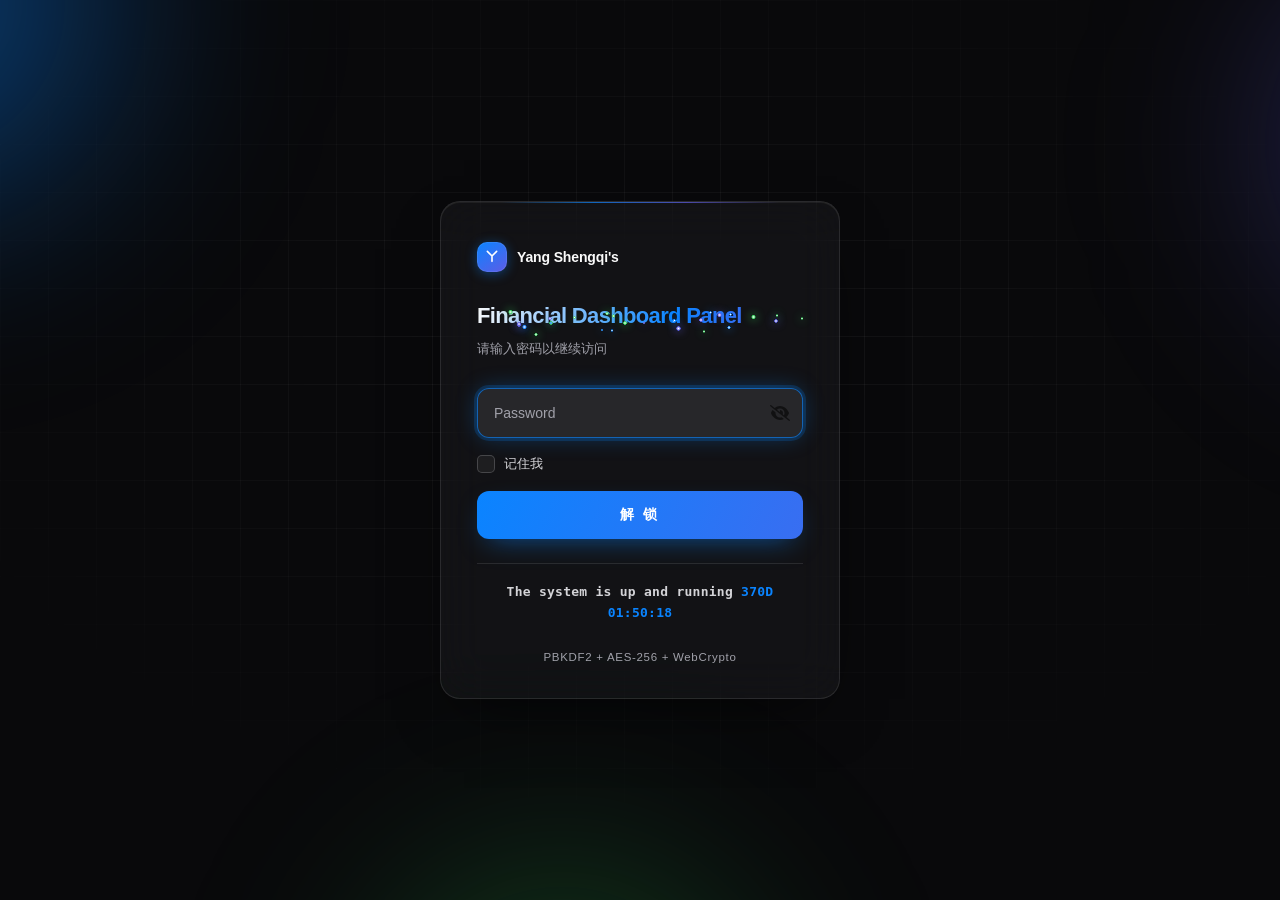
==== index.html @ ffc4d3f9 "Add files via upload" ====
<!DOCTYPE html>
<html lang="zh-CN">
<head>
    <meta charset="utf-8" />
    <meta name="robots" content="noindex, nofollow, nosnippet, noarchive">
    <title>Yang Shengqi's</title>
    <link rel="icon" href="images/favicon.ico">
    <meta name="viewport" content="width=device-width, initial-scale=1" />

    <!-- 禁止缓存（合并重复项） -->
    <meta http-equiv="cache-control" content="no-cache, no-store, must-revalidate" />
    <meta http-equiv="expires" content="0" />
    <meta http-equiv="pragma" content="no-cache" />

    <style>
        /* ============================================================
         * 全局变量
         * ============================================================ */
        :root{
            --bg:            #09090b;
            --surface:       rgba(255,255,255,.04);
            --surface-2:     rgba(255,255,255,.07);
            --border:        rgba(255,255,255,.10);
            --border-2:      rgba(255,255,255,.18);

            --text:          #fafafa;
            --text-2:        #d4d4d8;
            --text-3:        #a1a1aa;

            --accent:        #0a84ff;
            --accent-2:      #30d158;
            --accent-violet: #5e5ce6;

            --r-md:          12px;
            --r-lg:          20px;
            --ease:          cubic-bezier(.22,1,.36,1);

            --font-mono:     ui-monospace, SFMono-Regular, "SF Mono",
                             Menlo, Consolas, monospace;
        }

        /* ============================================================
         * 重置
         * ============================================================ */
        *,*::before,*::after{ box-sizing: border-box; }
        html, body{ height: 100%; margin: 0; padding: 0; }

        body{
            background: var(--bg);
            color: var(--text);
            font-family: -apple-system, BlinkMacSystemFont, "SF Pro Display",
                         "Inter", "PingFang SC", "Microsoft YaHei",
                         "Segoe UI", Roboto, sans-serif;
            font-size: 14px;
            line-height: 1.6;
            -webkit-font-smoothing: antialiased;
            -moz-osx-font-smoothing: grayscale;
            overflow: hidden;
        }

        /* ============================================================
         * 背景：色团 + 网格
         * ============================================================ */
        .bg{
            position: fixed;
            inset: -20%;
            z-index: 0;
            pointer-events: none;
            filter: blur(90px);
        }
        .bg .blob{
            position: absolute;
            border-radius: 50%;
            will-change: transform;
        }
        .bg .b1{
            width: 620px; height: 620px;
            top: -10%; left: -8%;
            background: radial-gradient(circle,
                rgba(10,132,255,.55), transparent 68%);
            animation: drift1 22s ease-in-out infinite alternate;
        }
        .bg .b2{
            width: 520px; height: 520px;
            top: 5%; right: -10%;
            background: radial-gradient(circle,
                rgba(94,92,230,.50), transparent 68%);
            animation: drift2 26s ease-in-out infinite alternate;
        }
        .bg .b3{
            width: 560px; height: 560px;
            bottom: -20%; left: 30%;
            background: radial-gradient(circle,
                rgba(48,209,88,.35), transparent 68%);
            animation: drift3 30s ease-in-out infinite alternate;
        }

        @keyframes drift1{
            0%,100%{ transform: translate3d(0,0,0) scale(1); }
            100%    { transform: translate3d(60px,40px,0) scale(1.12); }
        }
        @keyframes drift2{
            0%,100%{ transform: translate3d(0,0,0) scale(1); }
            100%    { transform: translate3d(-50px,60px,0) scale(1.15); }
        }
        @keyframes drift3{
            0%,100%{ transform: translate3d(0,0,0) scale(1); }
            100%    { transform: translate3d(40px,-50px,0) scale(1.10); }
        }

        .grid{
            position: fixed;
            inset: 0;
            z-index: 0;
            pointer-events: none;
            background-image:
                linear-gradient(rgba(255,255,255,.045) 1px, transparent 1px),
                linear-gradient(90deg, rgba(255,255,255,.045) 1px, transparent 1px);
            background-size: 48px 48px;
            -webkit-mask-image: radial-gradient(ellipse 80% 70% at 50% 40%, #000 20%, transparent 78%);
                    mask-image: radial-gradient(ellipse 80% 70% at 50% 40%, #000 20%, transparent 78%);
        }

        /* ============================================================
         * 工具类（脚本依赖，不可删）
         * ============================================================ */
        .hidden{ display: none !important; }

        /* ============================================================
         * 加载屏
         * ============================================================ */
        #staticrypt_loading{
            position: fixed;
            inset: 0;
            z-index: 100;
            display: grid;
            place-items: center;
        }
        .spinner{
            width: 38px;
            height: 38px;
            border-radius: 50%;
            border: 3px solid rgba(255,255,255,.10);
            border-top-color: var(--accent);
            border-right-color: rgba(10,132,255,.45);
            animation: spin .9s linear infinite;
        }
        @keyframes spin{ to{ transform: rotate(360deg); } }

        /* ============================================================
         * 内容容器
         * ============================================================ */
        #staticrypt_content{
            position: relative;
            z-index: 1;
            min-height: 100%;
            display: grid;
            place-items: center;
            padding: 24px;
            animation: fadeUp .6s var(--ease) both;
        }
        @keyframes fadeUp{
            from{ opacity: 0; transform: translateY(16px); }
            to  { opacity: 1; transform: translateY(0); }
        }

        /* ============================================================
         * 登录卡片
         * ============================================================ */
        .card{
            position: relative;
            width: min(400px, 100%);
            padding: 40px 36px 32px;
            border-radius: var(--r-lg);
            background: var(--surface);
            border: 1px solid var(--border);
            box-shadow:
                0 1px 0 rgba(255,255,255,.06) inset,
                0 24px 60px -24px rgba(0,0,0,.75);
            backdrop-filter: blur(24px) saturate(180%);
            -webkit-backdrop-filter: blur(24px) saturate(180%);
            overflow: hidden;
        }
        .card::before{
            content: "";
            position: absolute;
            top: 0; left: 15%; right: 15%;
            height: 1px;
            background: linear-gradient(90deg,
                transparent, var(--accent), var(--accent-violet), transparent);
            opacity: .7;
        }

        /* ---------- 品牌 ---------- */
        .brand{
            display: flex;
            align-items: center;
            gap: 10px;
            margin-bottom: 26px;
        }
        .brand .mark{
            width: 30px;
            height: 30px;
            border-radius: 10px;
            flex: 0 0 auto;
            display: grid;
            place-items: center;
            color: #fff;
            font-size: 16px;
            font-weight: 800;
            line-height: 1;
            padding-bottom: 1px;
            background: linear-gradient(145deg, var(--accent), var(--accent-violet));
            box-shadow:
                0 2px 12px rgba(10,132,255,.40),
                0 0 0 1px rgba(255,255,255,.08) inset;
        }
        .brand .name{
            font-size: 14px;
            font-weight: 700;
            letter-spacing: -.01em;
            color: var(--text);
        }

        /* ---------- 标题 ---------- */
        .title{
            position: relative;            /* 供粒子绝对定位 */
            margin: 0 0 6px;
            font-size: 22px;
            font-weight: 800;
            letter-spacing: -.03em;
            background: linear-gradient(105deg,
                var(--text), var(--accent) 60%, var(--accent-violet));
            -webkit-background-clip: text;
                    background-clip: text;
            -webkit-text-fill-color: transparent;
            color: transparent;
        }
        .sub{
            margin: 0 0 28px;
            font-size: 13px;
            color: var(--text-3);
        }

        /* ============================================================
         * 表单
         * ============================================================ */
        .form{ display: flex; flex-direction: column; gap: 14px; }

        .pwd{
            position: relative;
            border-radius: var(--r-md);
            border: 1px solid var(--border);
            background: var(--surface-2);
            transition: border-color .22s var(--ease),
                        box-shadow   .22s var(--ease),
                        background   .22s var(--ease);
        }
        .pwd:focus-within{
            border-color: rgba(10,132,255,.65);
            background: rgba(255,255,255,.09);
            box-shadow:
                0 0 0 3px rgba(10,132,255,.18),
                0 0 24px -4px rgba(10,132,255,.45);
        }
        .pwd input{
            width: 100%;
            height: 48px;
            padding: 0 48px 0 16px;
            border: 0;
            outline: 0;
            background: transparent;
            color: var(--text);
            font-size: 14px;
            font-family: inherit;
            letter-spacing: .02em;
        }
        .pwd input::placeholder{
            color: var(--text-3);
            letter-spacing: 0;
        }

        .staticrypt-toggle-password-visibility{
            position: absolute;
            top: 50%;
            right: 12px;
            width: 20px;
            height: 20px;
            padding: 0;
            margin: 0;
            transform: translateY(-50%);
            cursor: pointer;
            opacity: .55;
            transition: opacity .2s var(--ease), transform .2s var(--ease);
            user-select: none;
        }
        .staticrypt-toggle-password-visibility:hover{
            opacity: 1;
            transform: translateY(-50%) scale(1.08);
        }
        /* 键盘聚焦时给出可见的焦点环 */
        .staticrypt-toggle-password-visibility:focus-visible{
            opacity: 1;
            outline: 2px solid rgba(10,132,255,.85);
            outline-offset: 2px;
            border-radius: 4px;
        }

        /* ---------- 记住我 ---------- */
        .remember{
            display: flex;
            align-items: center;
            gap: 9px;
            font-size: 13px;
            color: var(--text-2);
            cursor: pointer;
            user-select: none;
            padding: 2px 0;
        }
        .remember input[type="checkbox"]{
            appearance: none;
            -webkit-appearance: none;
            width: 18px;
            height: 18px;
            margin: 0;
            flex: 0 0 auto;
            border-radius: 5px;
            border: 1px solid var(--border-2);
            background: rgba(255,255,255,.05);
            cursor: pointer;
            position: relative;
            transition: background .18s var(--ease),
                        border-color .18s var(--ease);
        }
        .remember input[type="checkbox"]:hover{
            border-color: rgba(255,255,255,.30);
        }
        .remember input[type="checkbox"]:checked{
            background: var(--accent);
            border-color: var(--accent);
        }
        .remember input[type="checkbox"]:checked::after{
            content: "";
            position: absolute;
            left: 5px;
            top: 1px;
            width: 5px;
            height: 10px;
            border: solid #fff;
            border-width: 0 2px 2px 0;
            transform: rotate(45deg);
        }

        /* ---------- 提交按钮 ---------- */
        .submit{
            position: relative;
            height: 48px;
            border: 0;
            border-radius: var(--r-md);
            background: linear-gradient(115deg,
                var(--accent), var(--accent-violet));
            background-size: 180% 180%;
            color: #fff;
            font-family: inherit;
            font-size: 14px;
            font-weight: 650;
            letter-spacing: .18em;
            cursor: pointer;
            overflow: hidden;
            transition: transform .22s var(--ease),
                        box-shadow .22s var(--ease);
            box-shadow: 0 10px 28px -12px rgba(10,132,255,.65);
            animation: shift 8s ease infinite;
        }
        @keyframes shift{
            0%,100%{ background-position: 0% 50%; }
            50%    { background-position: 100% 50%; }
        }
        .submit:hover{
            transform: translateY(-1px);
            box-shadow: 0 16px 36px -12px rgba(10,132,255,.85);
        }
        .submit:active{
            transform: translateY(0) scale(.99);
        }
        .submit:focus-visible{
            outline: 2px solid rgba(255,255,255,.5);
            outline-offset: 2px;
        }
        .submit span{
            position: relative;
            z-index: 1;
        }
        .submit::after{
            content: "";
            position: absolute;
            top: 0; bottom: 0;
            left: -40%;
            width: 40%;
            background: linear-gradient(90deg,
                transparent, rgba(255,255,255,.35), transparent);
            animation: sweep 3.2s linear infinite;
            pointer-events: none;
        }
        @keyframes sweep{
            0%  { transform: translateX(0); }
            100%{ transform: translateX(360%); }
        }

        /* ============================================================
         * 页脚 + 运行时长
         * ============================================================ */
        .foot{
            margin-top: 24px;
            padding-top: 18px;
            border-top: 1px solid var(--border);
            text-align: center;
            font-size: 11.5px;
            letter-spacing: .06em;
            color: var(--text-3);
        }

        /* 运行时长：等宽字体 + 强调色 */
        .foot .timer{
            display: block;
            margin-bottom: 6px;
            font-family: var(--font-mono);
            font-size: 13px;
            font-weight: 700;
            letter-spacing: .02em;
            color: var(--text-2);
        }
        .foot .timer #display{
            color: var(--accent);
            font-variant-numeric: tabular-nums;
        }

        /* ============================================================
         * 响应式
         * ============================================================ */
        @media (max-width: 480px){
            #staticrypt_content{ padding: 16px; }
            .card{ padding: 32px 24px 26px; }
            .title{ font-size: 20px; }
        }

        /* ============================================================
         * 无障碍：减少动效
         * ============================================================ */
        @media (prefers-reduced-motion: reduce){
            .bg .blob,
            .submit,
            .submit::after,
            #staticrypt_content{
                animation: none !important;
            }
            .spinner{ animation-duration: 1.6s !important; }
        }

        /* ============================================================
         * 标题粒子（挂在 .title 上）
         * ============================================================ */
        .dust{
            position: absolute;
            border-radius: 50%;
            pointer-events: none;
            background: radial-gradient(circle, #fff,
                var(--pc, var(--accent)) 58%, transparent 72%);
            box-shadow: 0 0 8px var(--pc, var(--accent));
            filter: blur(.4px);
            animation-name: dustFloat;
            animation-iteration-count: infinite;
            animation-timing-function: ease-in-out;
        }
        @keyframes dustFloat{
            0%   { transform: translate(0,0) scale(.5); opacity: 0; }
            18%  { opacity: .85; }
            78%  { opacity: .6; }
            100% { transform: translate(22px,-72px) scale(1.15); opacity: 0; }
        }

        /* ============================================================
         * 背景流星
         * ============================================================ */
        .meteor{
            position: fixed;
            pointer-events: none;
            z-index: 0;
            opacity: 0;

            --meteor-color: color-mix(in srgb, var(--accent) 60%, #ffffff);
            --meteor-glow:  color-mix(in srgb, var(--accent) 45%, transparent);

            animation-name: meteorFall;
            animation-timing-function: linear;
            animation-fill-mode: forwards;
            will-change: transform, opacity;
        }
        .meteor::after{
            content: "";
            display: block;
            width: 0;
            height: 0;
            border: solid;
            border-width: 0.3px 0 0.3px var(--len, 10px);
            border-color: transparent transparent transparent var(--meteor-color);
            border-radius: 1px 0 0 1px;
            transform: rotate(-45deg);
            transform-origin: 0 0;
            box-shadow: 0 0 2px var(--meteor-glow);
        }
        @keyframes meteorFall{
            0%   { transform: translate3d(0,0,0);           opacity: 0; }
            8%   { opacity: 1; }
            75%  { opacity: 1; }
            100% { transform: translate3d(-90vw, 65vh, 0);  opacity: 0; }
        }
    </style>
</head>

<body>

    <!-- 背景色团 -->
    <div class="bg" aria-hidden="true">
        <span class="blob b1"></span>
        <span class="blob b2"></span>
        <span class="blob b3"></span>
    </div>
    <div class="grid" aria-hidden="true"></div>

    <!-- 加载屏（id 不可改） -->
    <div id="staticrypt_loading">
        <div class="spinner"></div>
    </div>

    <!-- 表单容器（id 不可改） -->
    <div id="staticrypt_content" class="hidden">
        <main class="card">

            <div class="brand">
                <span class="mark">
                  <svg viewBox="0 0 24 24" width="16" height="16"
                       fill="none" stroke="#fff" stroke-width="2.4"
                       stroke-linecap="round" stroke-linejoin="round">
                    <path d="M5 5 L12 12 L19 5 M12 12 L12 20"/>
                  </svg>
                </span>
                <span class="name">Yang Shengqi's</span>
            </div>

            <h1 class="title">Financial Dashboard Panel</h1>
            <p class="sub">请输入密码以继续访问</p>

            <form id="staticrypt-form" action="#" method="post" class="form">

                <div class="pwd">
                    <input
                        id="staticrypt-password"
                        type="password"
                        name="password"
                        placeholder="Password"
                        autofocus
                    />
                    <img
                        class="staticrypt-toggle-password-visibility"
                        tabindex="0"
                        role="button"
                        alt="显示密码"
                        aria-label="显示密码"
                        title="显示密码"
                        onkeydown="if(event.key==='Enter'||event.key===' '){event.preventDefault();this.click();}"
                        src="[data-uri]"
                    />
                </div>

                <label id="staticrypt-remember-label" class="remember hidden">
                    <input id="staticrypt-remember" type="checkbox" name="remember" />
                    <span>记住我</span>
                </label>

                <button type="submit" class="submit">
                    <span>解 锁</span>
                </button>

            </form>

            <div class="foot">
                <span class="timer">
                    The system is up and running <span id="display">--</span>
                </span>
                <br>
                PBKDF2 + AES-256 + WebCrypto
            </div>

        </main>
    </div>


    <!-- 加密JS开始 -->
        <script>
            // these variables will be filled when generating the file - the template format is 'variable_name'
            const staticryptInitiator = 
            ((function(){
  const exports = {};
  const cryptoEngine = ((function(){
  const exports = {};
  const { subtle } = crypto;

const IV_BITS = 16 * 8;
const HEX_BITS = 4;
const ENCRYPTION_ALGO = "AES-CBC";

/**
 * Translates between utf8 encoded hexadecimal strings
 * and Uint8Array bytes.
 */
const HexEncoder = {
    /**
     * hex string -> bytes
     * @param {string} hexString
     * @returns {Uint8Array}
     */
    parse: function (hexString) {
        if (hexString.length % 2 !== 0) throw "Invalid hexString";
        const arrayBuffer = new Uint8Array(hexString.length / 2);

        for (let i = 0; i < hexString.length; i += 2) {
            const byteValue = parseInt(hexString.substring(i, i + 2), 16);
            if (isNaN(byteValue)) {
                throw "Invalid hexString";
            }
            arrayBuffer[i / 2] = byteValue;
        }
        return arrayBuffer;
    },

    /**
     * bytes -> hex string
     * @param {Uint8Array} bytes
     * @returns {string}
     */
    stringify: function (bytes) {
        const hexBytes = [];

        for (let i = 0; i < bytes.length; ++i) {
            let byteString = bytes[i].toString(16);
            if (byteString.length < 2) {
                byteString = "0" + byteString;
            }
            hexBytes.push(byteString);
        }
        return hexBytes.join("");
    },
};

/**
 * Translates between utf8 strings and Uint8Array bytes.
 */
const UTF8Encoder = {
    parse: function (str) {
        return new TextEncoder().encode(str);
    },

    stringify: function (bytes) {
        return new TextDecoder().decode(bytes);
    },
};

/**
 * Salt and encrypt a msg with a password.
 */
async function encrypt(msg, hashedPassword) {
    // Must be 16 bytes, unpredictable, and preferably cryptographically random. However, it need not be secret.
    // https://developer.mozilla.org/en-US/docs/Web/API/SubtleCrypto/encrypt#parameters
    const iv = crypto.getRandomValues(new Uint8Array(IV_BITS / 8));

    const key = await subtle.importKey("raw", HexEncoder.parse(hashedPassword), ENCRYPTION_ALGO, false, ["encrypt"]);

    const encrypted = await subtle.encrypt(
        {
            name: ENCRYPTION_ALGO,
            iv: iv,
        },
        key,
        UTF8Encoder.parse(msg)
    );

    // iv will be 32 hex characters, we prepend it to the ciphertext for use in decryption
    return HexEncoder.stringify(iv) + HexEncoder.stringify(new Uint8Array(encrypted));
}
exports.encrypt = encrypt;

/**
 * Decrypt a salted msg using a password.
 *
 * @param {string} encryptedMsg
 * @param {string} hashedPassword
 * @returns {Promise<string>}
 */
async function decrypt(encryptedMsg, hashedPassword) {
    const ivLength = IV_BITS / HEX_BITS;
    const iv = HexEncoder.parse(encryptedMsg.substring(0, ivLength));
    const encrypted = encryptedMsg.substring(ivLength);

    const key = await subtle.importKey("raw", HexEncoder.parse(hashedPassword), ENCRYPTION_ALGO, false, ["decrypt"]);

    const outBuffer = await subtle.decrypt(
        {
            name: ENCRYPTION_ALGO,
            iv: iv,
        },
        key,
        HexEncoder.parse(encrypted)
    );

    return UTF8Encoder.stringify(new Uint8Array(outBuffer));
}
exports.decrypt = decrypt;

/**
 * Salt and hash the password so it can be stored in localStorage without opening a password reuse vulnerability.
 *
 * @param {string} password
 * @param {string} salt
 * @returns {Promise<string>}
 */
async function hashPassword(password, salt) {
    // we hash the password in multiple steps, each adding more iterations. This is because we used to allow less
    // iterations, so for backward compatibility reasons, we need to support going from that to more iterations.
    let hashedPassword = await hashLegacyRound(password, salt);

    hashedPassword = await hashSecondRound(hashedPassword, salt);

    return hashThirdRound(hashedPassword, salt);
}
exports.hashPassword = hashPassword;

/**
 * This hashes the password with 1k iterations. This is a low number, we need this function to support backwards
 * compatibility.
 *
 * @param {string} password
 * @param {string} salt
 * @returns {Promise<string>}
 */
function hashLegacyRound(password, salt) {
    return pbkdf2(password, salt, 1000, "SHA-1");
}
exports.hashLegacyRound = hashLegacyRound;

/**
 * Add a second round of iterations. This is because we used to use 1k, so for backwards compatibility with
 * remember-me/autodecrypt links, we need to support going from that to more iterations.
 *
 * @param hashedPassword
 * @param salt
 * @returns {Promise<string>}
 */
function hashSecondRound(hashedPassword, salt) {
    return pbkdf2(hashedPassword, salt, 14000, "SHA-256");
}
exports.hashSecondRound = hashSecondRound;

/**
 * Add a third round of iterations to bring total number to 600k. This is because we used to use 1k, then 15k, so for
 * backwards compatibility with remember-me/autodecrypt links, we need to support going from that to more iterations.
 *
 * @param hashedPassword
 * @param salt
 * @returns {Promise<string>}
 */
function hashThirdRound(hashedPassword, salt) {
    return pbkdf2(hashedPassword, salt, 585000, "SHA-256");
}
exports.hashThirdRound = hashThirdRound;

/**
 * Salt and hash the password so it can be stored in localStorage without opening a password reuse vulnerability.
 *
 * @param {string} password
 * @param {string} salt
 * @param {int} iterations
 * @param {string} hashAlgorithm
 * @returns {Promise<string>}
 */
async function pbkdf2(password, salt, iterations, hashAlgorithm) {
    const key = await subtle.importKey("raw", UTF8Encoder.parse(password), "PBKDF2", false, ["deriveBits"]);

    const keyBytes = await subtle.deriveBits(
        {
            name: "PBKDF2",
            hash: hashAlgorithm,
            iterations,
            salt: UTF8Encoder.parse(salt),
        },
        key,
        256
    );

    return HexEncoder.stringify(new Uint8Array(keyBytes));
}

function generateRandomSalt() {
    const bytes = crypto.getRandomValues(new Uint8Array(128 / 8));

    return HexEncoder.stringify(new Uint8Array(bytes));
}
exports.generateRandomSalt = generateRandomSalt;

async function signMessage(hashedPassword, message) {
    const key = await subtle.importKey(
        "raw",
        HexEncoder.parse(hashedPassword),
        {
            name: "HMAC",
            hash: "SHA-256",
        },
        false,
        ["sign"]
    );
    const signature = await subtle.sign("HMAC", key, UTF8Encoder.parse(message));

    return HexEncoder.stringify(new Uint8Array(signature));
}
exports.signMessage = signMessage;

function getRandomAlphanum() {
    const possibleCharacters = "abcdefghijklmnopqrstuvwxyzABCDEFGHIJKLMNOPQRSTUVWXYZ0123456789";

    let byteArray;
    let parsedInt;

    // Keep generating new random bytes until we get a value that falls
    // within a range that can be evenly divided by possibleCharacters.length
    do {
        byteArray = crypto.getRandomValues(new Uint8Array(1));
        // extract the lowest byte to get an int from 0 to 255 (probably unnecessary, since we're only generating 1 byte)
        parsedInt = byteArray[0] & 0xff;
    } while (parsedInt >= 256 - (256 % possibleCharacters.length));

    // Take the modulo of the parsed integer to get a random number between 0 and totalLength - 1
    const randomIndex = parsedInt % possibleCharacters.length;

    return possibleCharacters[randomIndex];
}

/**
 * Generate a random string of a given length.
 *
 * @param {int} length
 * @returns {string}
 */
function generateRandomString(length) {
    let randomString = "";

    for (let i = 0; i < length; i++) {
        randomString += getRandomAlphanum();
    }

    return randomString;
}
exports.generateRandomString = generateRandomString;

  return exports;
})());
const codec = ((function(){
  const exports = {};
  /**
 * Initialize the codec with the provided cryptoEngine - this return functions to encode and decode messages.
 *
 * @param cryptoEngine - the engine to use for encryption / decryption
 */
function init(cryptoEngine) {
    const exports = {};

    /**
     * Top-level function for encoding a message.
     * Includes password hashing, encryption, and signing.
     *
     * @param {string} msg
     * @param {string} password
     * @param {string} salt
     *
     * @returns {string} The encoded text
     */
    async function encode(msg, password, salt) {
        const hashedPassword = await cryptoEngine.hashPassword(password, salt);

        const encrypted = await cryptoEngine.encrypt(msg, hashedPassword);

        // we use the hashed password in the HMAC because this is effectively what will be used a password (so we can store
        // it in localStorage safely, we don't use the clear text password)
        const hmac = await cryptoEngine.signMessage(hashedPassword, encrypted);

        return hmac + encrypted;
    }
    exports.encode = encode;

    /**
     * Encode using a password that has already been hashed. This is useful to encode multiple messages in a row, that way
     * we don't need to hash the password multiple times.
     *
     * @param {string} msg
     * @param {string} hashedPassword
     *
     * @returns {string} The encoded text
     */
    async function encodeWithHashedPassword(msg, hashedPassword) {
        const encrypted = await cryptoEngine.encrypt(msg, hashedPassword);

        // we use the hashed password in the HMAC because this is effectively what will be used a password (so we can store
        // it in localStorage safely, we don't use the clear text password)
        const hmac = await cryptoEngine.signMessage(hashedPassword, encrypted);

        return hmac + encrypted;
    }
    exports.encodeWithHashedPassword = encodeWithHashedPassword;

    /**
     * Top-level function for decoding a message.
     * Includes signature check and decryption.
     *
     * @param {string} signedMsg
     * @param {string} hashedPassword
     * @param {string} salt
     * @param {int} backwardCompatibleAttempt
     * @param {string} originalPassword
     *
     * @returns {Object} {success: true, decoded: string} | {success: false, message: string}
     */
    async function decode(signedMsg, hashedPassword, salt, backwardCompatibleAttempt = 0, originalPassword = "") {
        const encryptedHMAC = signedMsg.substring(0, 64);
        const encryptedMsg = signedMsg.substring(64);
        const decryptedHMAC = await cryptoEngine.signMessage(hashedPassword, encryptedMsg);

        if (decryptedHMAC !== encryptedHMAC) {
            // we have been raising the number of iterations in the hashing algorithm multiple times, so to support the old
            // remember-me/autodecrypt links we need to try bringing the old hashes up to speed.
            originalPassword = originalPassword || hashedPassword;
            if (backwardCompatibleAttempt === 0) {
                const updatedHashedPassword = await cryptoEngine.hashThirdRound(originalPassword, salt);

                return decode(signedMsg, updatedHashedPassword, salt, backwardCompatibleAttempt + 1, originalPassword);
            }
            if (backwardCompatibleAttempt === 1) {
                let updatedHashedPassword = await cryptoEngine.hashSecondRound(originalPassword, salt);
                updatedHashedPassword = await cryptoEngine.hashThirdRound(updatedHashedPassword, salt);

                return decode(signedMsg, updatedHashedPassword, salt, backwardCompatibleAttempt + 1, originalPassword);
            }

            return { success: false, message: "Signature mismatch" };
        }

        return {
            success: true,
            decoded: await cryptoEngine.decrypt(encryptedMsg, hashedPassword),
        };
    }
    exports.decode = decode;

    return exports;
}
exports.init = init;

  return exports;
})());
const decode = codec.init(cryptoEngine).decode;

/**
 * Initialize the staticrypt module, that exposes functions callbable by the password_template.
 *
 * @param {{
 *  staticryptEncryptedMsgUniqueVariableName: string,
 *  isRememberEnabled: boolean,
 *  rememberDurationInDays: number,
 *  staticryptSaltUniqueVariableName: string,
 * }} staticryptConfig - object of data that is stored on the password_template at encryption time.
 *
 * @param {{
 *  rememberExpirationKey: string,
 *  rememberPassphraseKey: string,
 *  replaceHtmlCallback: function,
 *  clearLocalStorageCallback: function,
 * }} templateConfig - object of data that can be configured by a custom password_template.
 */
function init(staticryptConfig, templateConfig) {
    const exports = {};

    /**
     * Decrypt our encrypted page, replace the whole HTML.
     *
     * @param {string} hashedPassword
     * @returns {Promise<boolean>}
     */
    async function decryptAndReplaceHtml(hashedPassword) {
        const { staticryptEncryptedMsgUniqueVariableName, staticryptSaltUniqueVariableName } = staticryptConfig;
        const { replaceHtmlCallback } = templateConfig;

        const result = await decode(
            staticryptEncryptedMsgUniqueVariableName,
            hashedPassword,
            staticryptSaltUniqueVariableName
        );
        if (!result.success) {
            return false;
        }
        const plainHTML = result.decoded;

        // if the user configured a callback call it, otherwise just replace the whole HTML
        if (typeof replaceHtmlCallback === "function") {
            replaceHtmlCallback(plainHTML);
        } else {
            document.write(plainHTML);
            document.close();
        }

        return true;
    }

    /**
     * Attempt to decrypt the page and replace the whole HTML.
     *
     * @param {string} password
     * @param {boolean} isRememberChecked
     *
     * @returns {Promise<{isSuccessful: boolean, hashedPassword?: string}>} - we return an object, so that if we want to
     *   expose more information in the future we can do it without breaking the password_template
     */
    async function handleDecryptionOfPage(password, isRememberChecked) {
        const { staticryptSaltUniqueVariableName } = staticryptConfig;

        // decrypt and replace the whole page
        const hashedPassword = await cryptoEngine.hashPassword(password, staticryptSaltUniqueVariableName);
        return handleDecryptionOfPageFromHash(hashedPassword, isRememberChecked);
    }
    exports.handleDecryptionOfPage = handleDecryptionOfPage;

    async function handleDecryptionOfPageFromHash(hashedPassword, isRememberChecked) {
        const { isRememberEnabled, rememberDurationInDays } = staticryptConfig;
        const { rememberExpirationKey, rememberPassphraseKey } = templateConfig;

        const isDecryptionSuccessful = await decryptAndReplaceHtml(hashedPassword);

        if (!isDecryptionSuccessful) {
            return {
                isSuccessful: false,
                hashedPassword,
            };
        }

        // remember the hashedPassword and set its expiration if necessary
        if (isRememberEnabled && isRememberChecked) {
            window.localStorage.setItem(rememberPassphraseKey, hashedPassword);

            // set the expiration if the duration isn't 0 (meaning no expiration)
            if (rememberDurationInDays > 0) {
                window.localStorage.setItem(
                    rememberExpirationKey,
                    (new Date().getTime() + rememberDurationInDays * 24 * 60 * 60 * 1000).toString()
                );
            }
        }

        return {
            isSuccessful: true,
            hashedPassword,
        };
    }
    exports.handleDecryptionOfPageFromHash = handleDecryptionOfPageFromHash;

    /**
     * Clear localstorage from staticrypt related values
     */
    function clearLocalStorage() {
        const { clearLocalStorageCallback, rememberExpirationKey, rememberPassphraseKey } = templateConfig;

        if (typeof clearLocalStorageCallback === "function") {
            clearLocalStorageCallback();
        } else {
            localStorage.removeItem(rememberPassphraseKey);
            localStorage.removeItem(rememberExpirationKey);
        }
    }

    async function handleDecryptOnLoad() {
        let isSuccessful = await decryptOnLoadFromUrl();

        if (!isSuccessful) {
            isSuccessful = await decryptOnLoadFromRememberMe();
        }

        return { isSuccessful };
    }
    exports.handleDecryptOnLoad = handleDecryptOnLoad;

    /**
     * Clear storage if we are logging out
     *
     * @returns {boolean} - whether we logged out
     */
    function logoutIfNeeded() {
        const logoutKey = "staticrypt_logout";

        // handle logout through query param
        const queryParams = new URLSearchParams(window.location.search);
        if (queryParams.has(logoutKey)) {
            clearLocalStorage();
            return true;
        }

        // handle logout through URL fragment
        const hash = window.location.hash.substring(1);
        if (hash.includes(logoutKey)) {
            clearLocalStorage();
            return true;
        }

        return false;
    }

    /**
     * To be called on load: check if we want to try to decrypt and replace the HTML with the decrypted content, and
     * try to do it if needed.
     *
     * @returns {Promise<boolean>} true if we derypted and replaced the whole page, false otherwise
     */
    async function decryptOnLoadFromRememberMe() {
        const { rememberDurationInDays } = staticryptConfig;
        const { rememberExpirationKey, rememberPassphraseKey } = templateConfig;

        // if we are login out, terminate
        if (logoutIfNeeded()) {
            return false;
        }

        // if there is expiration configured, check if we're not beyond the expiration
        if (rememberDurationInDays && rememberDurationInDays > 0) {
            const expiration = localStorage.getItem(rememberExpirationKey),
                isExpired = expiration && new Date().getTime() > parseInt(expiration);

            if (isExpired) {
                clearLocalStorage();
                return false;
            }
        }

        const hashedPassword = localStorage.getItem(rememberPassphraseKey);

        if (hashedPassword) {
            // try to decrypt
            const isDecryptionSuccessful = await decryptAndReplaceHtml(hashedPassword);

            // if the decryption is unsuccessful the password might be wrong - silently clear the saved data and let
            // the user fill the password form again
            if (!isDecryptionSuccessful) {
                clearLocalStorage();
                return false;
            }

            return true;
        }

        return false;
    }

    async function decryptOnLoadFromUrl() {
        const passwordKey = "staticrypt_pwd";
        const rememberMeKey = "remember_me";

        // try to get the password from the query param (for backward compatibility - we now want to avoid this method,
        // since it sends the hashed password to the server which isn't needed)
        const queryParams = new URLSearchParams(window.location.search);
        const hashedPasswordQuery = queryParams.get(passwordKey);
        const rememberMeQuery = queryParams.get(rememberMeKey);

        const urlFragment = window.location.hash.substring(1);
        // get the password from the url fragment
        const hashedPasswordRegexMatch = urlFragment.match(new RegExp(passwordKey + "=([^&]*)"));
        const hashedPasswordFragment = hashedPasswordRegexMatch ? hashedPasswordRegexMatch[1] : null;
        const rememberMeFragment = urlFragment.includes(rememberMeKey);

        const hashedPassword = hashedPasswordFragment || hashedPasswordQuery;
        const rememberMe = rememberMeFragment || rememberMeQuery;

        if (hashedPassword) {
            return handleDecryptionOfPageFromHash(hashedPassword, rememberMe);
        }

        return false;
    }

    return exports;
}
exports.init = init;

  return exports;
})());
        ;
            const templateError = "template_error",
                templateToggleAltShow = "template_toggle_show",
                templateToggleAltHide = "template_toggle_hide",
                isRememberEnabled = true,
                staticryptConfig = {"staticryptEncryptedMsgUniqueVariableName":"[base64]","isRememberEnabled":true,"rememberDurationInDays":0,"staticryptSaltUniqueVariableName":"1f274abd3ba061c3260ecf3fb935183c"};

            // you can edit these values to customize some of the behavior of StatiCrypt
            const templateConfig = {
                rememberExpirationKey: "staticrypt_expiration",
                rememberPassphraseKey: "staticrypt_passphrase",
                replaceHtmlCallback: null,
                clearLocalStorageCallback: null,
            };

            // init the staticrypt engine
            const staticrypt = staticryptInitiator.init(staticryptConfig, templateConfig);

            // try to automatically decrypt on load if there is a saved password
            window.onload = async function () {
                const { isSuccessful } = await staticrypt.handleDecryptOnLoad();

                // if we didn't decrypt anything on load, show the password prompt. Otherwise the content has already been
                // replaced, no need to do anything
                if (!isSuccessful) {
                    // hide loading screen
                    document.getElementById("staticrypt_loading").classList.add("hidden");
                    document.getElementById("staticrypt_content").classList.remove("hidden");
                    document.getElementById("staticrypt-password").focus();

                    // show the remember me checkbox
                    if (isRememberEnabled) {
                        document.getElementById("staticrypt-remember-label").classList.remove("hidden");
                    }
                }
            };

            // toggle password visibility
            const toggleIcon = document.querySelector(".staticrypt-toggle-password-visibility");
            // these two icons are coming from FontAwesome
            const imgSrcEyeClosed =
                "[data-uri]";
            const imgSrcEyeOpened =
                "[data-uri]";
            toggleIcon.addEventListener("click", function () {
                const passwordInput = document.getElementById("staticrypt-password");
                if (passwordInput.type === "password") {
                    passwordInput.type = "text";
                    toggleIcon.src = imgSrcEyeOpened;
                    toggleIcon.alt = templateToggleAltHide;
                    toggleIcon.title = templateToggleAltHide;
                } else {
                    passwordInput.type = "password";
                    toggleIcon.src = imgSrcEyeClosed;
                    toggleIcon.alt = templateToggleAltShow;
                    toggleIcon.title = templateToggleAltShow;
                }
            });

            // handle password form submission
            document.getElementById("staticrypt-form").addEventListener("submit", async function (e) {
                e.preventDefault();

                const password = document.getElementById("staticrypt-password").value,
                    isRememberChecked = document.getElementById("staticrypt-remember").checked;

                const { isSuccessful } = await staticrypt.handleDecryptionOfPage(password, isRememberChecked);

                if (!isSuccessful) {
                    alert(templateError);
                }
            });
        </script>

    <!-- 加密JS结束 -->


    <script>
    /* 登录页特效：标题粒子 + 背景流星 + 运行时长 */
    (function(){
      'use strict';

      var reduceMotion = window.matchMedia &&
                         window.matchMedia('(prefers-reduced-motion: reduce)').matches;

      /* ---------- 1. 标题粒子 ---------- */
      (function(){
        if (reduceMotion) return;

        var title = document.querySelector('.title');
        if (!title) return;

        var COLS = ['var(--accent)', 'var(--accent-2)', 'var(--accent-violet)'];
        var frag = document.createDocumentFragment();

        for (var i = 0; i < 28; i++){
          var p = document.createElement('span');
          p.className = 'dust';
          p.setAttribute('aria-hidden', 'true');

          var size = 2 + Math.random() * 3;
          p.style.setProperty('--pc', COLS[Math.floor(Math.random() * 3)]);
          p.style.left   = (Math.random() * 100).toFixed(1) + '%';
          p.style.top    = (30 + Math.random() * 70).toFixed(1) + '%';
          p.style.width  = size.toFixed(1) + 'px';
          p.style.height = size.toFixed(1) + 'px';
          p.style.animationDuration = (6 + Math.random() * 8).toFixed(1) + 's';
          p.style.animationDelay    = (-Math.random() * 12).toFixed(1) + 's';
          frag.appendChild(p);
        }
        title.appendChild(frag);
      })();

      /* ---------- 2. 背景流星 ---------- */
      (function(){
        if (reduceMotion) return;

        var MIN_GAP        = 800;    /* 两颗流星最小间隔（ms） */
        var MAX_GAP        = 2000;   /* 两颗流星最大间隔（ms） */
        var MAX_CONCURRENT = 12;     /* 同时存在的上限 */
        var DUR_MIN        = 2.2;    /* 最短飞行时长（秒） */
        var DUR_MAX        = 10;     /* 最长飞行时长（秒） */
        var LEN_MIN        = 10;     /* 最短尾巴（px） */
        var LEN_MAX        = 30;     /* 最长尾巴（px） */

        var active = 0;

        function spawn(){
          if (active >= MAX_CONCURRENT || document.hidden){ schedule(); return; }

          var el = document.createElement('div');
          el.className = 'meteor';
          el.setAttribute('aria-hidden', 'true');

          el.style.left = (30 + Math.random() * 80) + 'vw';
          el.style.top  = (-15 + Math.random() * 45) + 'vh';

          var len = LEN_MIN + Math.random() * (LEN_MAX - LEN_MIN);
          var dur = DUR_MIN + Math.random() * (DUR_MAX - DUR_MIN);
          el.style.setProperty('--len', len.toFixed(0) + 'px');
          el.style.animationDuration = dur.toFixed(2) + 's';

          document.body.appendChild(el);
          active++;

          el.addEventListener('animationend', function(){
            active--;
            if (el.parentNode) el.parentNode.removeChild(el);
          });

          schedule();
        }

        function schedule(){
          setTimeout(spawn, MIN_GAP + Math.random() * (MAX_GAP - MIN_GAP));
        }

        schedule();
      })();

      /* ---------- 3. 运行时长 ---------- */
      (function(){
        var startDate = new Date(2025, 11, 1, 0, 0, 0);  // 2025-12-01 00:00:00 本地时间
        var display = document.getElementById('display');
        if (!display) return;

        function pad(n){ return String(n).padStart(2, '0'); }

        function format(ms){
          var s = Math.floor(ms / 1000);
          var d = Math.floor(s / 86400);
          var h = Math.floor((s % 86400) / 3600);
          var m = Math.floor((s % 3600) / 60);
          var ss = s % 60;
          return d + 'D ' + pad(h) + ':' + pad(m) + ':' + pad(ss);
        }

        function render(){
          display.textContent = format(Date.now() - startDate.getTime());
        }

        render();
        setInterval(render, 1000);
      })();

    })();
    </script>

</body>
</html>
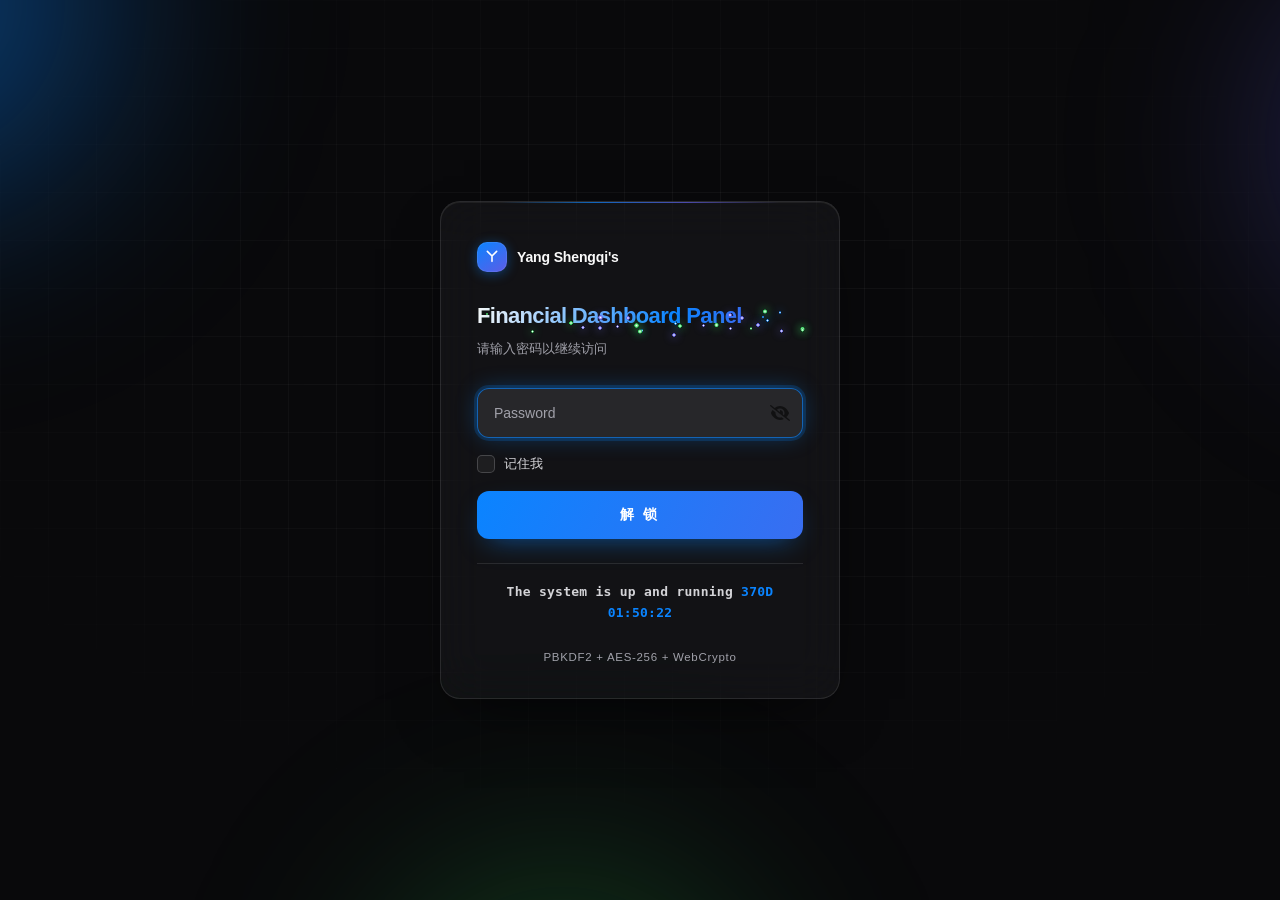
==== commit 721f1ac4: "Add files via upload" ====
--- a/index.html
+++ b/index.html
@@ -1201,7 +1201,7 @@
                 templateToggleAltShow = "template_toggle_show",
                 templateToggleAltHide = "template_toggle_hide",
                 isRememberEnabled = true,
-                staticryptConfig = {"staticryptEncryptedMsgUniqueVariableName":"[base64]","isRememberEnabled":true,"rememberDurationInDays":0,"staticryptSaltUniqueVariableName":"1f274abd3ba061c3260ecf3fb935183c"};
+                staticryptConfig = {"staticryptEncryptedMsgUniqueVariableName":"[base64]","isRememberEnabled":true,"rememberDurationInDays":0,"staticryptSaltUniqueVariableName":"27c6055ffeebcf31cf5b0487687d1b4d"};
 
             // you can edit these values to customize some of the behavior of StatiCrypt
             const templateConfig = {
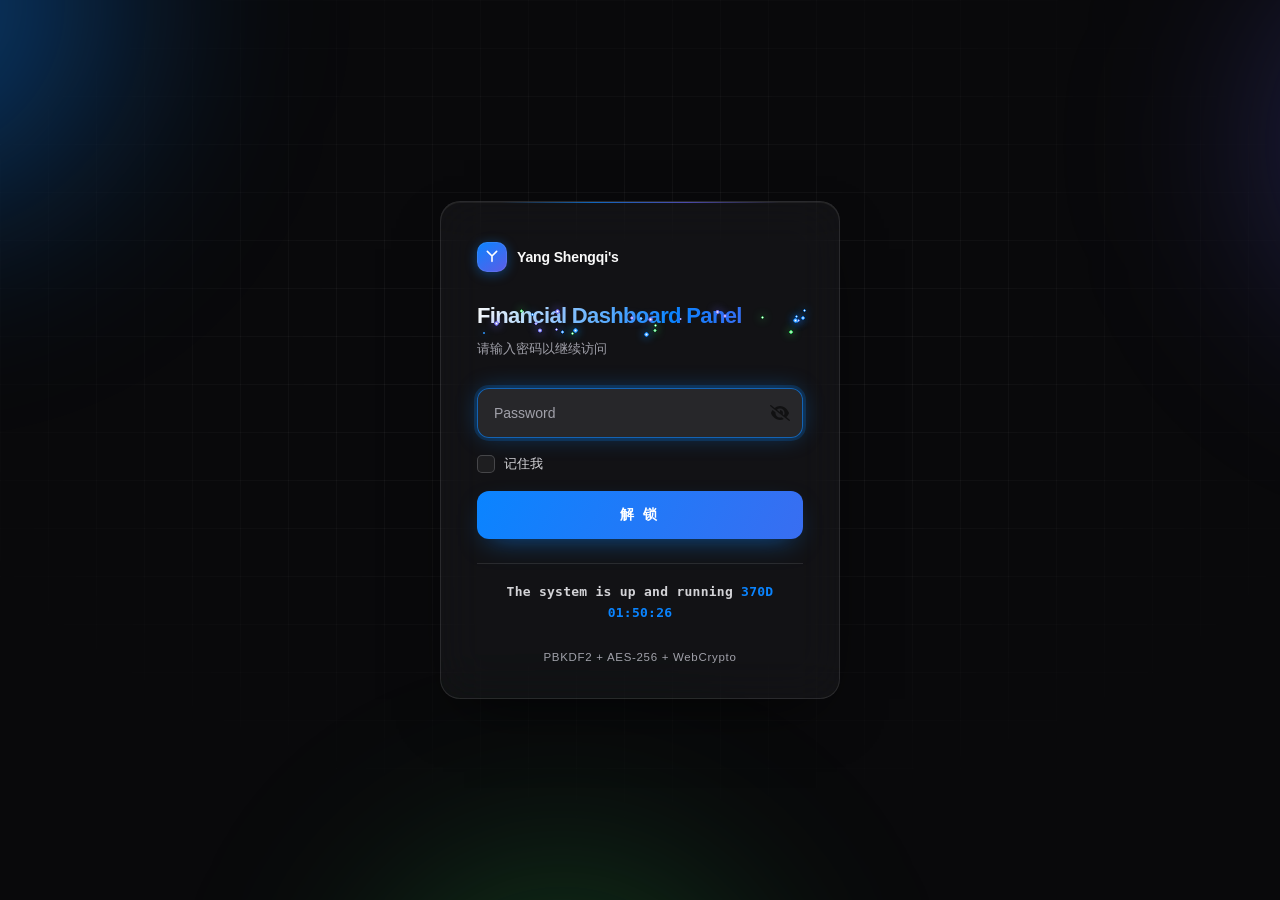
==== commit 0084dabf: "Update index.html" ====
--- a/index.html
+++ b/index.html
@@ -1201,7 +1201,7 @@
                 templateToggleAltShow = "template_toggle_show",
                 templateToggleAltHide = "template_toggle_hide",
                 isRememberEnabled = true,
-                staticryptConfig = {"staticryptEncryptedMsgUniqueVariableName":"[base64]","isRememberEnabled":true,"rememberDurationInDays":0,"staticryptSaltUniqueVariableName":"27c6055ffeebcf31cf5b0487687d1b4d"};
+                staticryptConfig = {"staticryptEncryptedMsgUniqueVariableName":"[base64]","isRememberEnabled":true,"rememberDurationInDays":0,"staticryptSaltUniqueVariableName":"890c9efdcaa370363c22bf599db7ba49"};
 
             // you can edit these values to customize some of the behavior of StatiCrypt
             const templateConfig = {
@@ -1385,4 +1385,4 @@
     </script>
 
 </body>
-</html>+</html>
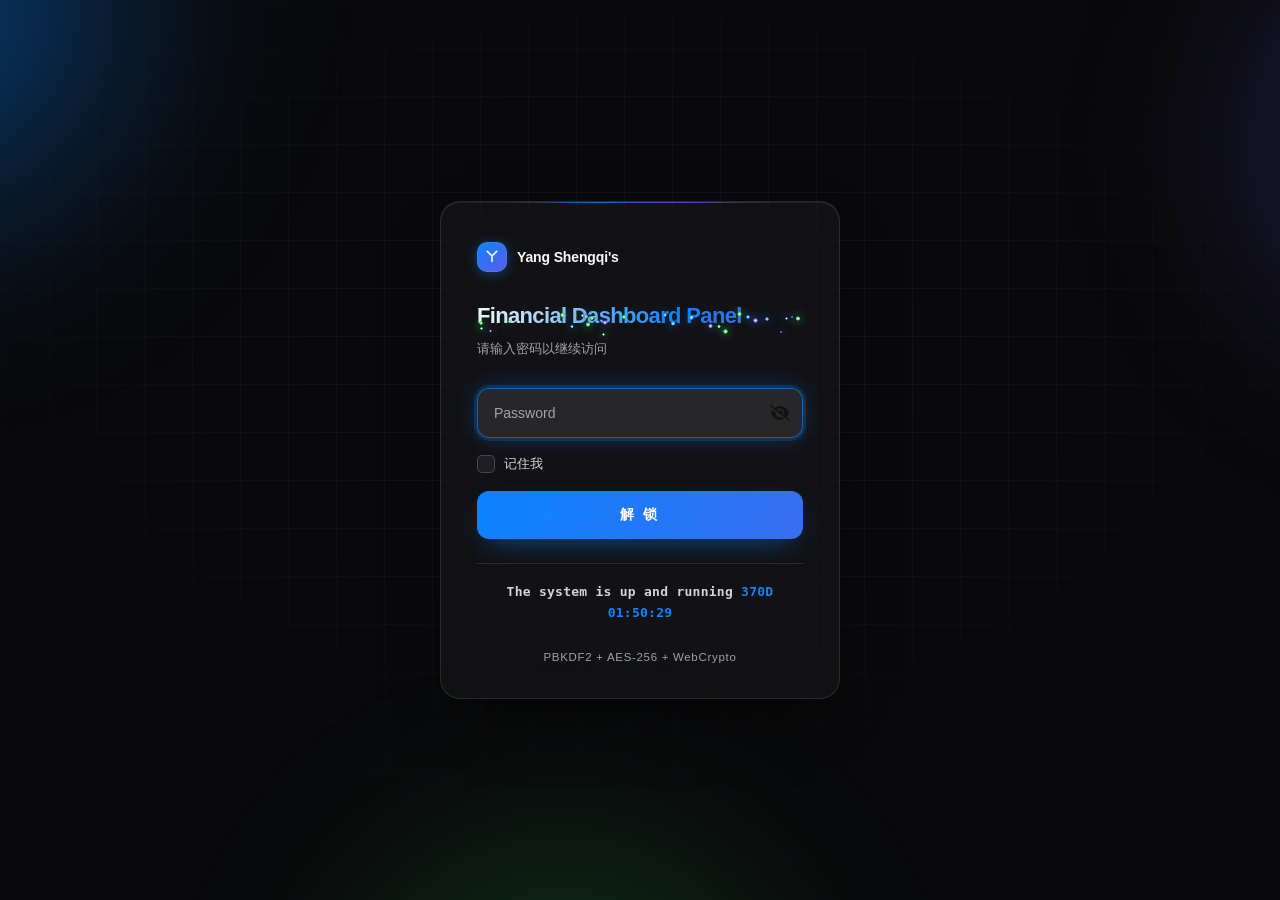
==== commit eff8dbe1: "Add files via upload" ====
--- a/index.html
+++ b/index.html
@@ -1385,4 +1385,4 @@
     </script>
 
 </body>
-</html>
+</html>
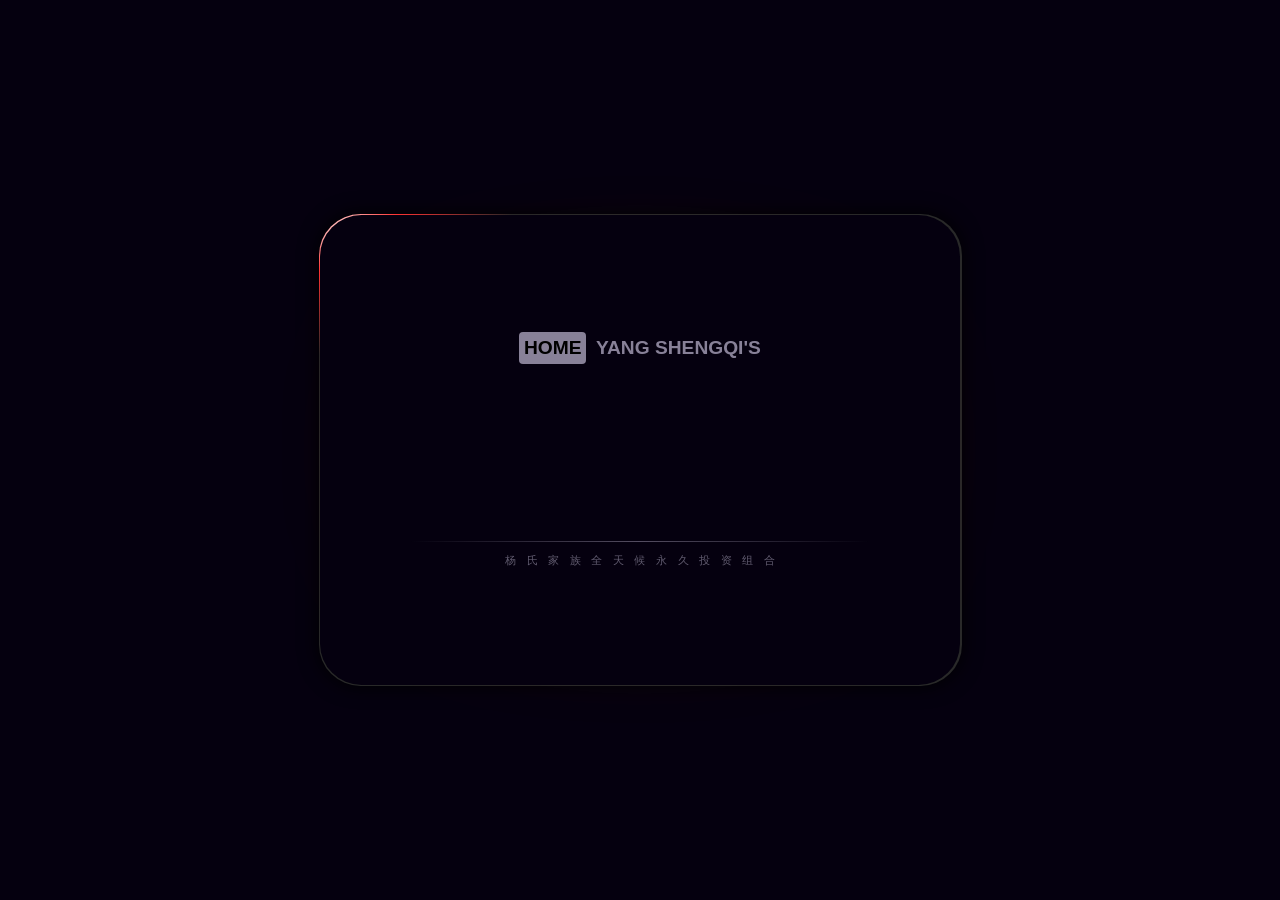
==== commit e36b07c5: "Add files via upload" ====
--- a/index.html
+++ b/index.html
@@ -1,1388 +1,424 @@
 <!DOCTYPE html>
-<html lang="zh-CN">
+<html lang="en">
+
 <head>
-    <meta charset="utf-8" />
-    <meta name="robots" content="noindex, nofollow, nosnippet, noarchive">
-    <title>Yang Shengqi's</title>
-    <link rel="icon" href="images/favicon.ico">
-    <meta name="viewport" content="width=device-width, initial-scale=1" />
-
-    <!-- 禁止缓存（合并重复项） -->
-    <meta http-equiv="cache-control" content="no-cache, no-store, must-revalidate" />
-    <meta http-equiv="expires" content="0" />
-    <meta http-equiv="pragma" content="no-cache" />
-
-    <style>
-        /* ============================================================
-         * 全局变量
-         * ============================================================ */
-        :root{
-            --bg:            #09090b;
-            --surface:       rgba(255,255,255,.04);
-            --surface-2:     rgba(255,255,255,.07);
-            --border:        rgba(255,255,255,.10);
-            --border-2:      rgba(255,255,255,.18);
-
-            --text:          #fafafa;
-            --text-2:        #d4d4d8;
-            --text-3:        #a1a1aa;
-
-            --accent:        #0a84ff;
-            --accent-2:      #30d158;
-            --accent-violet: #5e5ce6;
-
-            --r-md:          12px;
-            --r-lg:          20px;
-            --ease:          cubic-bezier(.22,1,.36,1);
-
-            --font-mono:     ui-monospace, SFMono-Regular, "SF Mono",
-                             Menlo, Consolas, monospace;
+  <meta charset="UTF-8">
+  <title>杨氏家族全天候永久投资组合</title>
+  <style>
+    @charset "UTF-8";
+
+    :root {
+      --font-sans:
+        ui-sans-serif, system-ui, -apple-system, BlinkMacSystemFont,
+        "Segoe UI Variable Text", "Segoe UI", Roboto, "Helvetica Neue", Arial,
+        "PingFang SC", "Hiragino Sans GB", "Microsoft YaHei", "Noto Sans SC", sans-serif;
+      --font-mono:
+        ui-monospace, SFMono-Regular, "SF Mono", Menlo, Consolas, "Liberation Mono", monospace;
+    }
+
+    body {
+      font-family: var(--font-sans);
+      font-weight: 400;
+      font-synthesis-weight: none;
+      font-optical-sizing: auto;
+    }
+
+    @property --hue { syntax: "<number>"; inherits: true; initial-value: 0; }
+    @property --rotate { syntax: "<number>"; inherits: true; initial-value: 0; }
+    @property --bg-y { syntax: "<number>"; inherits: true; initial-value: 0; }
+    @property --bg-x { syntax: "<number>"; inherits: true; initial-value: 0; }
+    @property --glow-translate-y { syntax: "<number>"; inherits: true; initial-value: 0; }
+    @property --bg-size { syntax: "<number>"; inherits: true; initial-value: 0; }
+    @property --glow-opacity { syntax: "<number>"; inherits: true; initial-value: 0; }
+    @property --glow-blur { syntax: "<number>"; inherits: true; initial-value: 0; }
+    @property --glow-scale { syntax: "<number>"; inherits: true; initial-value: 2; }
+    @property --glow-radius { syntax: "<number>"; inherits: true; initial-value: 2; }
+    @property --white-shadow { syntax: "<number>"; inherits: true; initial-value: 0; }
+
+    :root {
+      --debug: 0;
+      --supported: 0;
+      --not-supported: 0;
+      --card-color: hsl(260deg 100% 3%);
+      --text-color: hsl(260deg 10% 55%);
+      --card-radius: 3.6vw;
+      --card-width: 40vw;
+      --border-width: 3px;
+      --bg-size: 1;
+      --hue: 0;
+      --hue-speed: 1;
+      --rotate: 0;
+      --animation-speed: 4s;
+      --interaction-speed: 0.55s;
+      --glow-scale: 1.5;
+      --scale-factor: 1;
+      --glow-blur: 6;
+      --glow-opacity: 1;
+      --glow-radius: 100;
+      --glow-rotate-unit: 1deg;
+    }
+
+    body::before, body::after {
+      content: "CSS.registerProperty is supported ✅";
+      position: absolute; display: block; top: 8px; left: 0; right: 0; margin: auto;
+      width: calc(100% - 160px); max-width: 380px; height: auto; padding: 8px;
+      border-radius: 8px; background: #48b93c; color: white; text-align: center;
+      font-family: sans-serif; z-index: var(--supported, 0); opacity: var(--supported, 0);
+    }
+    body::after {
+      content: "CSS.registerProperty is NOT supported ❌";
+      background: #b93c3c; z-index: var(--not-supported, 0); opacity: var(--not-supported, 0);
+    }
+    body::before, body::after { display: none !important; }
+
+    html, body {
+      height: 100%; width: 100%; padding: 0; margin: 0;
+    }
+
+    *, *:before, *:after {
+      outline: calc(var(--debug) * 1px) red dashed;
+    }
+
+    body {
+      background-color: var(--card-color);
+      display: flex; align-items: center; justify-content: center;
+      font-family: "Mona Sans", sans-serif;
+    }
+
+    body > div {
+      width: var(--card-width);
+      aspect-ratio: 1.5/1;
+      color: white;
+      margin: auto;
+      display: flex; align-items: center; justify-content: center;
+      position: relative; z-index: 2;
+      border-radius: var(--card-radius);
+      cursor: pointer;
+    }
+    body > div:hover > div {
+      mix-blend-mode: darken;
+      --text-color: white;
+      box-shadow: 0 0 calc(var(--white-shadow) * 1vw) calc(var(--white-shadow) * 0.15vw) rgba(255,255,255,0.2);
+      animation: shadow-pulse calc(var(--animation-speed) * 2) linear infinite;
+    }
+    body > div:hover > div:before {
+      --bg-size: 15;
+      animation-play-state: paused;
+      transition: --bg-size var(--interaction-speed) ease;
+    }
+    body > div:hover .glow {
+      --glow-blur: 1.5; --glow-opacity: 0.6; --glow-scale: 2.5;
+      --glow-radius: 0; --rotate: 900; --glow-rotate-unit: 0;
+      --scale-factor: 1.25;
+      animation-play-state: paused;
+    }
+    body > div:hover .glow:after {
+      --glow-translate-y: 0;
+      animation-play-state: paused;
+      transition: --glow-translate-y 0s ease, --glow-blur 0.05s ease,
+                  --glow-opacity 0.05s ease, --glow-scale 0.05s ease, --glow-radius 0.05s ease;
+    }
+    body > div:before, body > div:after {
+      content: ""; display: block; position: absolute;
+      width: 100%; height: 100%; border-radius: var(--card-radius);
+    }
+    body > div > div {
+      position: absolute; width: 100%; height: 100%;
+      background: var(--card-color);
+      border-radius: calc(calc(var(--card-radius) * 0.9));
+      display: flex; flex-direction: column; gap: 0.6em;
+      align-items: center; justify-content: center;
+      font-weight: 800; text-transform: uppercase; font-stretch: 150%;
+      font-size: 18px;
+      font-size: clamp(1.5vw, 1.5vmin, 32px);
+      color: var(--text-color);
+      padding: calc(var(--card-width) / 8);
+    }
+    body > div > div span {
+      display: inline-block; padding: 0.25em; border-radius: 4px;
+      background: var(--text-color); color: black; margin-right: 0.5em; font-weight: 900;
+    }
+    body > div > div:before {
+      content: ""; display: block; position: absolute;
+      width: 100%; height: 100%;
+      border-radius: calc(calc(var(--card-radius) * 0.9));
+      box-shadow: 0 0 20px black; mix-blend-mode: color-burn; z-index: -1;
+      background: #292929 radial-gradient(30% 30% at calc(var(--bg-x) * 1%) calc(var(--bg-y) * 1%),
+        hsl(calc(calc(var(--hue) * var(--hue-speed)) * 1deg), 100%, 90%) calc(0% * var(--bg-size)),
+        hsl(calc(calc(var(--hue) * var(--hue-speed)) * 1deg), 100%, 80%) calc(20% * var(--bg-size)),
+        hsl(calc(calc(var(--hue) * var(--hue-speed)) * 1deg), 100%, 60%) calc(40% * var(--bg-size)),
+        transparent 100%);
+      width: calc(100% + var(--border-width));
+      height: calc(100% + var(--border-width));
+      animation: hue-animation var(--animation-speed) linear infinite,
+                 rotate-bg var(--animation-speed) linear infinite;
+      transition: --bg-size var(--interaction-speed) ease;
+    }
+    body > div .glow {
+      --glow-translate-y: 0; display: block; position: absolute;
+      width: calc(var(--card-width) / 5); height: calc(var(--card-width) / 5);
+      animation: rotate var(--animation-speed) linear infinite;
+      transform: rotateZ(calc(var(--rotate) * var(--glow-rotate-unit)));
+      transform-origin: center;
+      border-radius: calc(var(--glow-radius) * 10vw);
+    }
+    body > div .glow:after {
+      content: ""; display: block; z-index: -2;
+      filter: blur(calc(var(--glow-blur) * 10px));
+      width: 130%; height: 130%; left: -15%; top: -15%;
+      background: hsl(calc(calc(var(--hue) * var(--hue-speed)) * 1deg), 100%, 60%);
+      position: relative;
+      border-radius: calc(var(--glow-radius) * 10vw);
+      animation: hue-animation var(--animation-speed) linear infinite;
+      transform: scaleY(calc(var(--glow-scale) * var(--scale-factor) / 1.1))
+                 scaleX(calc(var(--glow-scale) * var(--scale-factor) * 1.2))
+                 translateY(calc(var(--glow-translate-y) * 1%));
+      opacity: var(--glow-opacity);
+    }
+
+    @keyframes shadow-pulse {
+      0%, 24%, 46%, 73%, 96% { --white-shadow: 0.5; }
+      12%, 28%, 41%, 63%, 75%, 82%, 98% { --white-shadow: 2.5; }
+      6%, 32%, 57% { --white-shadow: 1.3; }
+      18%, 52%, 88% { --white-shadow: 3.5; }
+    }
+    @keyframes rotate-bg {
+      0% { --bg-x: 0; --bg-y: 0; }
+      25% { --bg-x: 100; --bg-y: 0; }
+      50% { --bg-x: 100; --bg-y: 100; }
+      75% { --bg-x: 0; --bg-y: 100; }
+      100% { --bg-x: 0; --bg-y: 0; }
+    }
+    @keyframes rotate {
+      from { --rotate: -70; --glow-translate-y: -65; }
+      25% { --glow-translate-y: -65; }
+      50% { --glow-translate-y: -65; }
+      60%, 75% { --glow-translate-y: -65; }
+      85% { --glow-translate-y: -65; }
+      to { --rotate: calc(360 - 70); --glow-translate-y: -65; }
+    }
+    @keyframes hue-animation {
+      0% { --hue: 0; }
+      100% { --hue: 360; }
+    }
+
+    body > div > div .card-title {
+      display: flex; align-items: center;
+    }
+    body > div > div .card-divider {
+      width: 90%; height: 1px; margin: 0; border: 0;
+      background: linear-gradient(90deg, transparent, currentColor, transparent);
+      opacity: 0.6;
+    }
+    body > div > div .card-subtitle {
+      margin: 0;
+      font-size: 0.55em;
+      font-weight: 400;
+      font-stretch: normal;
+      letter-spacing: 1em;      /* 中文：一个字一格 */
+      padding-left: 1em;
+      text-transform: none;
+      opacity: 0.7;
+    }
+
+    /* ===== 卡片内部：字幕弹出模糊特效 ===== */
+    #datouwang {
+      position: relative; display: grid; width: 100%;
+      margin-top: 5.8em; text-align: center;
+      font-family: 'Oswald', var(--font-sans);
+      font-weight: 700; font-stretch: normal; text-transform: none;
+      letter-spacing: normal; line-height: 1.4; color: inherit;
+    }
+    #datouwang > div {
+      grid-area: 1 / 1;
+      font-size: 0.65em;
+      opacity: 0;
+      animation: rotate-word 20s linear infinite both;
+    }
+    #datouwang > div span {
+      display: block; padding: 0; margin: 1em 0 0; border-radius: 0;
+      background: none; color: inherit; font-weight: 400;
+      font-size: 0.85em; text-transform: none; opacity: 0.75;
+      font-family: 'Rubik', var(--font-sans);
+    }
+    @keyframes rotate-word {
+      0%   { opacity: 0; filter: blur(10px); transform: scale(1.12); }
+      3%   { opacity: 1; filter: blur(0px);  transform: scale(1); }
+      17%  { opacity: 1; filter: blur(0px);  transform: scale(1); }
+      21%  { opacity: 0; filter: blur(10px); transform: scale(1.12); }
+      100% { opacity: 0; filter: blur(10px); transform: scale(1.12); }
+    }
+
+    body > div > .card-link {
+      position: absolute; inset: 0; z-index: 5;
+      border-radius: var(--card-radius); text-decoration: none;
+    }
+
+    #datouwang > div:nth-child(1) { animation-delay: 0s;  }
+    #datouwang > div:nth-child(2) { animation-delay: 4s;  }
+    #datouwang > div:nth-child(3) { animation-delay: 8s;  }
+    #datouwang > div:nth-child(4) { animation-delay: 12s; }
+    #datouwang > div:nth-child(5) { animation-delay: 16s; }
+
+    /* ===== 粒子消散特效 ===== */
+    #fx {
+      position: fixed; inset: 0;
+      width: 100vw; height: 100vh;
+      pointer-events: none;
+      z-index: 1000;
+    }
+
+    body > div.dissolving {
+      animation: card-dissolve 0.9s cubic-bezier(.3, .0, .5, 1) forwards;
+      pointer-events: none;
+    }
+    @keyframes card-dissolve {
+      0%   { opacity: 1; transform: scale(1); }
+      100% { opacity: 0; transform: scale(1.06); }
+    }
+
+    /* 1440px 及以上：卡片最大宽度限制为 560px */
+    @media (min-width: 1440px) {
+      :root {
+        --card-width: 560px;
+        --card-radius: 50.4px;
+      }
+      body > div > div {
+        font-size: 21px;
+      }
+    }
+  </style>
+</head>
+
+<body>
+
+  <div role="button">
+    <span class="glow"></span>
+
+    <a class="card-link"
+       href="practical-playbook.html"
+       aria-label="杨氏家族全天候永久投资组合"></a>
+
+    <div>
+      <div class="card-title"><span>HOME</span>Yang Shengqi's</div>
+
+      <!-- 变动文字 -->
+      <div id="datouwang">
+        <div>本方案适用于<br><span>地球上任何一个国家、任何一个人。</span></div>
+        <div>核心逻辑<br><span>全球化、分散化、多币种化、去中心化的资产拓扑结构，是唯一分摊风险的策略。</span></div>
+        <div>单一法币 + 单一市场 + 单一配置<br><span>构成一个三元共振的脆弱系统。</span></div>
+        <div>损失不是三项相加，而是“三项相乘”。<br><span>当危机来临，汇率贬值、市场崩盘、资产缩值往往不是先后发生，而是同时爆发并相互强化。</span></div>
+        <div>本方案不是“中国解决方案”，也不是“香港解决方案”。<br><span>这是一个人类级别的“法币风险对冲协议”，它的本质就是要求不输。</span></div>
+      </div>
+
+      <!-- 横线 + 副标题 -->
+      <hr class="card-divider">
+      <p class="card-subtitle">杨氏家族全天候永久投资组合</p>
+    </div>
+  </div>
+
+  <!-- 粒子画布 -->
+  <canvas id="fx" aria-hidden="true"></canvas>
+
+  <script>
+    document.addEventListener('DOMContentLoaded', function () {
+      var link   = document.querySelector('.card-link');
+      var card   = document.querySelector('body > div');
+      var canvas = document.getElementById('fx');
+      var ctx    = canvas.getContext('2d');
+
+      if (!link || !card || !canvas) return;
+
+      var dpr = Math.min(window.devicePixelRatio || 1, 2);
+
+      function resize() {
+        canvas.width  = window.innerWidth  * dpr;
+        canvas.height = window.innerHeight * dpr;
+        canvas.style.width  = window.innerWidth  + 'px';
+        canvas.style.height = window.innerHeight + 'px';
+      }
+      resize();
+      window.addEventListener('resize', resize);
+
+      function burst(href) {
+        var rect = card.getBoundingClientRect();
+        var cx = rect.left + rect.width  / 2;
+        var cy = rect.top  + rect.height / 2;
+
+        var count = Math.min(700, Math.max(260, Math.round(rect.width * rect.height / 900)));
+
+        var particles = [];
+        for (var i = 0; i < count; i++) {
+          var x = rect.left + Math.random() * rect.width;
+          var y = rect.top  + Math.random() * rect.height;
+
+          var dx = x - cx;
+          var dy = y - cy;
+          var dist = Math.sqrt(dx * dx + dy * dy) || 1;
+          var speed = 1.5 + Math.random() * 7;
+
+          particles.push({
+            x: x,
+            y: y,
+            vx: (dx / dist) * speed + (Math.random() - 0.5) * 4.5,
+            vy: (dy / dist) * speed + (Math.random() - 0.5) * 4.5,
+            size: 0.8 + Math.random() * 2.6,
+            alpha: 0.85 + Math.random() * 0.15,
+            decay: 0.006 + Math.random() * 0.018,
+            hue: 140 + Math.random() * 80
+          });
         }
 
-        /* ============================================================
-         * 重置
-         * ============================================================ */
-        *,*::before,*::after{ box-sizing: border-box; }
-        html, body{ height: 100%; margin: 0; padding: 0; }
-
-        body{
-            background: var(--bg);
-            color: var(--text);
-            font-family: -apple-system, BlinkMacSystemFont, "SF Pro Display",
-                         "Inter", "PingFang SC", "Microsoft YaHei",
-                         "Segoe UI", Roboto, sans-serif;
-            font-size: 14px;
-            line-height: 1.6;
-            -webkit-font-smoothing: antialiased;
-            -moz-osx-font-smoothing: grayscale;
-            overflow: hidden;
+        ctx.setTransform(dpr, 0, 0, dpr, 0, 0);
+        ctx.globalCompositeOperation = 'lighter';
+
+        var rafId;
+        var startTime = performance.now();
+        var MAX_MS = 2200;
+
+        function frame(now) {
+          ctx.clearRect(0, 0, canvas.width, canvas.height);
+
+          var alive = 0;
+          for (var i = 0; i < particles.length; i++) {
+            var p = particles[i];
+            if (p.alpha <= 0) continue;
+            alive++;
+
+            p.x += p.vx;
+            p.y += p.vy;
+            p.vx *= 0.985;
+            p.vy *= 0.985;
+            p.vy += 0.06;
+            p.alpha -= p.decay;
+            if (p.alpha < 0) p.alpha = 0;
+
+            ctx.beginPath();
+            ctx.arc(p.x, p.y, p.size, 0, Math.PI * 2);
+            ctx.fillStyle = 'hsla(' + p.hue + ', 92%, 64%, ' + p.alpha + ')';
+            ctx.fill();
+          }
+
+          if (alive > 0 && (now - startTime) < MAX_MS) {
+            rafId = requestAnimationFrame(frame);
+          } else {
+            cancelAnimationFrame(rafId);
+            window.location.href = href;
+          }
         }
 
-        /* ============================================================
-         * 背景：色团 + 网格
-         * ============================================================ */
-        .bg{
-            position: fixed;
-            inset: -20%;
-            z-index: 0;
-            pointer-events: none;
-            filter: blur(90px);
-        }
-        .bg .blob{
-            position: absolute;
-            border-radius: 50%;
-            will-change: transform;
-        }
-        .bg .b1{
-            width: 620px; height: 620px;
-            top: -10%; left: -8%;
-            background: radial-gradient(circle,
-                rgba(10,132,255,.55), transparent 68%);
-            animation: drift1 22s ease-in-out infinite alternate;
-        }
-        .bg .b2{
-            width: 520px; height: 520px;
-            top: 5%; right: -10%;
-            background: radial-gradient(circle,
-                rgba(94,92,230,.50), transparent 68%);
-            animation: drift2 26s ease-in-out infinite alternate;
-        }
-        .bg .b3{
-            width: 560px; height: 560px;
-            bottom: -20%; left: 30%;
-            background: radial-gradient(circle,
-                rgba(48,209,88,.35), transparent 68%);
-            animation: drift3 30s ease-in-out infinite alternate;
-        }
-
-        @keyframes drift1{
-            0%,100%{ transform: translate3d(0,0,0) scale(1); }
-            100%    { transform: translate3d(60px,40px,0) scale(1.12); }
-        }
-        @keyframes drift2{
-            0%,100%{ transform: translate3d(0,0,0) scale(1); }
-            100%    { transform: translate3d(-50px,60px,0) scale(1.15); }
-        }
-        @keyframes drift3{
-            0%,100%{ transform: translate3d(0,0,0) scale(1); }
-            100%    { transform: translate3d(40px,-50px,0) scale(1.10); }
-        }
-
-        .grid{
-            position: fixed;
-            inset: 0;
-            z-index: 0;
-            pointer-events: none;
-            background-image:
-                linear-gradient(rgba(255,255,255,.045) 1px, transparent 1px),
-                linear-gradient(90deg, rgba(255,255,255,.045) 1px, transparent 1px);
-            background-size: 48px 48px;
-            -webkit-mask-image: radial-gradient(ellipse 80% 70% at 50% 40%, #000 20%, transparent 78%);
-                    mask-image: radial-gradient(ellipse 80% 70% at 50% 40%, #000 20%, transparent 78%);
-        }
-
-        /* ============================================================
-         * 工具类（脚本依赖，不可删）
-         * ============================================================ */
-        .hidden{ display: none !important; }
-
-        /* ============================================================
-         * 加载屏
-         * ============================================================ */
-        #staticrypt_loading{
-            position: fixed;
-            inset: 0;
-            z-index: 100;
-            display: grid;
-            place-items: center;
-        }
-        .spinner{
-            width: 38px;
-            height: 38px;
-            border-radius: 50%;
-            border: 3px solid rgba(255,255,255,.10);
-            border-top-color: var(--accent);
-            border-right-color: rgba(10,132,255,.45);
-            animation: spin .9s linear infinite;
-        }
-        @keyframes spin{ to{ transform: rotate(360deg); } }
-
-        /* ============================================================
-         * 内容容器
-         * ============================================================ */
-        #staticrypt_content{
-            position: relative;
-            z-index: 1;
-            min-height: 100%;
-            display: grid;
-            place-items: center;
-            padding: 24px;
-            animation: fadeUp .6s var(--ease) both;
-        }
-        @keyframes fadeUp{
-            from{ opacity: 0; transform: translateY(16px); }
-            to  { opacity: 1; transform: translateY(0); }
-        }
-
-        /* ============================================================
-         * 登录卡片
-         * ============================================================ */
-        .card{
-            position: relative;
-            width: min(400px, 100%);
-            padding: 40px 36px 32px;
-            border-radius: var(--r-lg);
-            background: var(--surface);
-            border: 1px solid var(--border);
-            box-shadow:
-                0 1px 0 rgba(255,255,255,.06) inset,
-                0 24px 60px -24px rgba(0,0,0,.75);
-            backdrop-filter: blur(24px) saturate(180%);
-            -webkit-backdrop-filter: blur(24px) saturate(180%);
-            overflow: hidden;
-        }
-        .card::before{
-            content: "";
-            position: absolute;
-            top: 0; left: 15%; right: 15%;
-            height: 1px;
-            background: linear-gradient(90deg,
-                transparent, var(--accent), var(--accent-violet), transparent);
-            opacity: .7;
-        }
-
-        /* ---------- 品牌 ---------- */
-        .brand{
-            display: flex;
-            align-items: center;
-            gap: 10px;
-            margin-bottom: 26px;
-        }
-        .brand .mark{
-            width: 30px;
-            height: 30px;
-            border-radius: 10px;
-            flex: 0 0 auto;
-            display: grid;
-            place-items: center;
-            color: #fff;
-            font-size: 16px;
-            font-weight: 800;
-            line-height: 1;
-            padding-bottom: 1px;
-            background: linear-gradient(145deg, var(--accent), var(--accent-violet));
-            box-shadow:
-                0 2px 12px rgba(10,132,255,.40),
-                0 0 0 1px rgba(255,255,255,.08) inset;
-        }
-        .brand .name{
-            font-size: 14px;
-            font-weight: 700;
-            letter-spacing: -.01em;
-            color: var(--text);
-        }
-
-        /* ---------- 标题 ---------- */
-        .title{
-            position: relative;            /* 供粒子绝对定位 */
-            margin: 0 0 6px;
-            font-size: 22px;
-            font-weight: 800;
-            letter-spacing: -.03em;
-            background: linear-gradient(105deg,
-                var(--text), var(--accent) 60%, var(--accent-violet));
-            -webkit-background-clip: text;
-                    background-clip: text;
-            -webkit-text-fill-color: transparent;
-            color: transparent;
-        }
-        .sub{
-            margin: 0 0 28px;
-            font-size: 13px;
-            color: var(--text-3);
-        }
-
-        /* ============================================================
-         * 表单
-         * ============================================================ */
-        .form{ display: flex; flex-direction: column; gap: 14px; }
-
-        .pwd{
-            position: relative;
-            border-radius: var(--r-md);
-            border: 1px solid var(--border);
-            background: var(--surface-2);
-            transition: border-color .22s var(--ease),
-                        box-shadow   .22s var(--ease),
-                        background   .22s var(--ease);
-        }
-        .pwd:focus-within{
-            border-color: rgba(10,132,255,.65);
-            background: rgba(255,255,255,.09);
-            box-shadow:
-                0 0 0 3px rgba(10,132,255,.18),
-                0 0 24px -4px rgba(10,132,255,.45);
-        }
-        .pwd input{
-            width: 100%;
-            height: 48px;
-            padding: 0 48px 0 16px;
-            border: 0;
-            outline: 0;
-            background: transparent;
-            color: var(--text);
-            font-size: 14px;
-            font-family: inherit;
-            letter-spacing: .02em;
-        }
-        .pwd input::placeholder{
-            color: var(--text-3);
-            letter-spacing: 0;
-        }
-
-        .staticrypt-toggle-password-visibility{
-            position: absolute;
-            top: 50%;
-            right: 12px;
-            width: 20px;
-            height: 20px;
-            padding: 0;
-            margin: 0;
-            transform: translateY(-50%);
-            cursor: pointer;
-            opacity: .55;
-            transition: opacity .2s var(--ease), transform .2s var(--ease);
-            user-select: none;
-        }
-        .staticrypt-toggle-password-visibility:hover{
-            opacity: 1;
-            transform: translateY(-50%) scale(1.08);
-        }
-        /* 键盘聚焦时给出可见的焦点环 */
-        .staticrypt-toggle-password-visibility:focus-visible{
-            opacity: 1;
-            outline: 2px solid rgba(10,132,255,.85);
-            outline-offset: 2px;
-            border-radius: 4px;
-        }
-
-        /* ---------- 记住我 ---------- */
-        .remember{
-            display: flex;
-            align-items: center;
-            gap: 9px;
-            font-size: 13px;
-            color: var(--text-2);
-            cursor: pointer;
-            user-select: none;
-            padding: 2px 0;
-        }
-        .remember input[type="checkbox"]{
-            appearance: none;
-            -webkit-appearance: none;
-            width: 18px;
-            height: 18px;
-            margin: 0;
-            flex: 0 0 auto;
-            border-radius: 5px;
-            border: 1px solid var(--border-2);
-            background: rgba(255,255,255,.05);
-            cursor: pointer;
-            position: relative;
-            transition: background .18s var(--ease),
-                        border-color .18s var(--ease);
-        }
-        .remember input[type="checkbox"]:hover{
-            border-color: rgba(255,255,255,.30);
-        }
-        .remember input[type="checkbox"]:checked{
-            background: var(--accent);
-            border-color: var(--accent);
-        }
-        .remember input[type="checkbox"]:checked::after{
-            content: "";
-            position: absolute;
-            left: 5px;
-            top: 1px;
-            width: 5px;
-            height: 10px;
-            border: solid #fff;
-            border-width: 0 2px 2px 0;
-            transform: rotate(45deg);
-        }
-
-        /* ---------- 提交按钮 ---------- */
-        .submit{
-            position: relative;
-            height: 48px;
-            border: 0;
-            border-radius: var(--r-md);
-            background: linear-gradient(115deg,
-                var(--accent), var(--accent-violet));
-            background-size: 180% 180%;
-            color: #fff;
-            font-family: inherit;
-            font-size: 14px;
-            font-weight: 650;
-            letter-spacing: .18em;
-            cursor: pointer;
-            overflow: hidden;
-            transition: transform .22s var(--ease),
-                        box-shadow .22s var(--ease);
-            box-shadow: 0 10px 28px -12px rgba(10,132,255,.65);
-            animation: shift 8s ease infinite;
-        }
-        @keyframes shift{
-            0%,100%{ background-position: 0% 50%; }
-            50%    { background-position: 100% 50%; }
-        }
-        .submit:hover{
-            transform: translateY(-1px);
-            box-shadow: 0 16px 36px -12px rgba(10,132,255,.85);
-        }
-        .submit:active{
-            transform: translateY(0) scale(.99);
-        }
-        .submit:focus-visible{
-            outline: 2px solid rgba(255,255,255,.5);
-            outline-offset: 2px;
-        }
-        .submit span{
-            position: relative;
-            z-index: 1;
-        }
-        .submit::after{
-            content: "";
-            position: absolute;
-            top: 0; bottom: 0;
-            left: -40%;
-            width: 40%;
-            background: linear-gradient(90deg,
-                transparent, rgba(255,255,255,.35), transparent);
-            animation: sweep 3.2s linear infinite;
-            pointer-events: none;
-        }
-        @keyframes sweep{
-            0%  { transform: translateX(0); }
-            100%{ transform: translateX(360%); }
-        }
-
-        /* ============================================================
-         * 页脚 + 运行时长
-         * ============================================================ */
-        .foot{
-            margin-top: 24px;
-            padding-top: 18px;
-            border-top: 1px solid var(--border);
-            text-align: center;
-            font-size: 11.5px;
-            letter-spacing: .06em;
-            color: var(--text-3);
-        }
-
-        /* 运行时长：等宽字体 + 强调色 */
-        .foot .timer{
-            display: block;
-            margin-bottom: 6px;
-            font-family: var(--font-mono);
-            font-size: 13px;
-            font-weight: 700;
-            letter-spacing: .02em;
-            color: var(--text-2);
-        }
-        .foot .timer #display{
-            color: var(--accent);
-            font-variant-numeric: tabular-nums;
-        }
-
-        /* ============================================================
-         * 响应式
-         * ============================================================ */
-        @media (max-width: 480px){
-            #staticrypt_content{ padding: 16px; }
-            .card{ padding: 32px 24px 26px; }
-            .title{ font-size: 20px; }
-        }
-
-        /* ============================================================
-         * 无障碍：减少动效
-         * ============================================================ */
-        @media (prefers-reduced-motion: reduce){
-            .bg .blob,
-            .submit,
-            .submit::after,
-            #staticrypt_content{
-                animation: none !important;
-            }
-            .spinner{ animation-duration: 1.6s !important; }
-        }
-
-        /* ============================================================
-         * 标题粒子（挂在 .title 上）
-         * ============================================================ */
-        .dust{
-            position: absolute;
-            border-radius: 50%;
-            pointer-events: none;
-            background: radial-gradient(circle, #fff,
-                var(--pc, var(--accent)) 58%, transparent 72%);
-            box-shadow: 0 0 8px var(--pc, var(--accent));
-            filter: blur(.4px);
-            animation-name: dustFloat;
-            animation-iteration-count: infinite;
-            animation-timing-function: ease-in-out;
-        }
-        @keyframes dustFloat{
-            0%   { transform: translate(0,0) scale(.5); opacity: 0; }
-            18%  { opacity: .85; }
-            78%  { opacity: .6; }
-            100% { transform: translate(22px,-72px) scale(1.15); opacity: 0; }
-        }
-
-        /* ============================================================
-         * 背景流星
-         * ============================================================ */
-        .meteor{
-            position: fixed;
-            pointer-events: none;
-            z-index: 0;
-            opacity: 0;
-
-            --meteor-color: color-mix(in srgb, var(--accent) 60%, #ffffff);
-            --meteor-glow:  color-mix(in srgb, var(--accent) 45%, transparent);
-
-            animation-name: meteorFall;
-            animation-timing-function: linear;
-            animation-fill-mode: forwards;
-            will-change: transform, opacity;
-        }
-        .meteor::after{
-            content: "";
-            display: block;
-            width: 0;
-            height: 0;
-            border: solid;
-            border-width: 0.3px 0 0.3px var(--len, 10px);
-            border-color: transparent transparent transparent var(--meteor-color);
-            border-radius: 1px 0 0 1px;
-            transform: rotate(-45deg);
-            transform-origin: 0 0;
-            box-shadow: 0 0 2px var(--meteor-glow);
-        }
-        @keyframes meteorFall{
-            0%   { transform: translate3d(0,0,0);           opacity: 0; }
-            8%   { opacity: 1; }
-            75%  { opacity: 1; }
-            100% { transform: translate3d(-90vw, 65vh, 0);  opacity: 0; }
-        }
-    </style>
-</head>
-
-<body>
-
-    <!-- 背景色团 -->
-    <div class="bg" aria-hidden="true">
-        <span class="blob b1"></span>
-        <span class="blob b2"></span>
-        <span class="blob b3"></span>
-    </div>
-    <div class="grid" aria-hidden="true"></div>
-
-    <!-- 加载屏（id 不可改） -->
-    <div id="staticrypt_loading">
-        <div class="spinner"></div>
-    </div>
-
-    <!-- 表单容器（id 不可改） -->
-    <div id="staticrypt_content" class="hidden">
-        <main class="card">
-
-            <div class="brand">
-                <span class="mark">
-                  <svg viewBox="0 0 24 24" width="16" height="16"
-                       fill="none" stroke="#fff" stroke-width="2.4"
-                       stroke-linecap="round" stroke-linejoin="round">
-                    <path d="M5 5 L12 12 L19 5 M12 12 L12 20"/>
-                  </svg>
-                </span>
-                <span class="name">Yang Shengqi's</span>
-            </div>
-
-            <h1 class="title">Financial Dashboard Panel</h1>
-            <p class="sub">请输入密码以继续访问</p>
-
-            <form id="staticrypt-form" action="#" method="post" class="form">
-
-                <div class="pwd">
-                    <input
-                        id="staticrypt-password"
-                        type="password"
-                        name="password"
-                        placeholder="Password"
-                        autofocus
-                    />
-                    <img
-                        class="staticrypt-toggle-password-visibility"
-                        tabindex="0"
-                        role="button"
-                        alt="显示密码"
-                        aria-label="显示密码"
-                        title="显示密码"
-                        onkeydown="if(event.key==='Enter'||event.key===' '){event.preventDefault();this.click();}"
-                        src="[data-uri]"
-                    />
-                </div>
-
-                <label id="staticrypt-remember-label" class="remember hidden">
-                    <input id="staticrypt-remember" type="checkbox" name="remember" />
-                    <span>记住我</span>
-                </label>
-
-                <button type="submit" class="submit">
-                    <span>解 锁</span>
-                </button>
-
-            </form>
-
-            <div class="foot">
-                <span class="timer">
-                    The system is up and running <span id="display">--</span>
-                </span>
-                <br>
-                PBKDF2 + AES-256 + WebCrypto
-            </div>
-
-        </main>
-    </div>
-
-
-    <!-- 加密JS开始 -->
-        <script>
-            // these variables will be filled when generating the file - the template format is 'variable_name'
-            const staticryptInitiator = 
-            ((function(){
-  const exports = {};
-  const cryptoEngine = ((function(){
-  const exports = {};
-  const { subtle } = crypto;
-
-const IV_BITS = 16 * 8;
-const HEX_BITS = 4;
-const ENCRYPTION_ALGO = "AES-CBC";
-
-/**
- * Translates between utf8 encoded hexadecimal strings
- * and Uint8Array bytes.
- */
-const HexEncoder = {
-    /**
-     * hex string -> bytes
-     * @param {string} hexString
-     * @returns {Uint8Array}
-     */
-    parse: function (hexString) {
-        if (hexString.length % 2 !== 0) throw "Invalid hexString";
-        const arrayBuffer = new Uint8Array(hexString.length / 2);
-
-        for (let i = 0; i < hexString.length; i += 2) {
-            const byteValue = parseInt(hexString.substring(i, i + 2), 16);
-            if (isNaN(byteValue)) {
-                throw "Invalid hexString";
-            }
-            arrayBuffer[i / 2] = byteValue;
-        }
-        return arrayBuffer;
-    },
-
-    /**
-     * bytes -> hex string
-     * @param {Uint8Array} bytes
-     * @returns {string}
-     */
-    stringify: function (bytes) {
-        const hexBytes = [];
-
-        for (let i = 0; i < bytes.length; ++i) {
-            let byteString = bytes[i].toString(16);
-            if (byteString.length < 2) {
-                byteString = "0" + byteString;
-            }
-            hexBytes.push(byteString);
-        }
-        return hexBytes.join("");
-    },
-};
-
-/**
- * Translates between utf8 strings and Uint8Array bytes.
- */
-const UTF8Encoder = {
-    parse: function (str) {
-        return new TextEncoder().encode(str);
-    },
-
-    stringify: function (bytes) {
-        return new TextDecoder().decode(bytes);
-    },
-};
-
-/**
- * Salt and encrypt a msg with a password.
- */
-async function encrypt(msg, hashedPassword) {
-    // Must be 16 bytes, unpredictable, and preferably cryptographically random. However, it need not be secret.
-    // https://developer.mozilla.org/en-US/docs/Web/API/SubtleCrypto/encrypt#parameters
-    const iv = crypto.getRandomValues(new Uint8Array(IV_BITS / 8));
-
-    const key = await subtle.importKey("raw", HexEncoder.parse(hashedPassword), ENCRYPTION_ALGO, false, ["encrypt"]);
-
-    const encrypted = await subtle.encrypt(
-        {
-            name: ENCRYPTION_ALGO,
-            iv: iv,
-        },
-        key,
-        UTF8Encoder.parse(msg)
-    );
-
-    // iv will be 32 hex characters, we prepend it to the ciphertext for use in decryption
-    return HexEncoder.stringify(iv) + HexEncoder.stringify(new Uint8Array(encrypted));
-}
-exports.encrypt = encrypt;
-
-/**
- * Decrypt a salted msg using a password.
- *
- * @param {string} encryptedMsg
- * @param {string} hashedPassword
- * @returns {Promise<string>}
- */
-async function decrypt(encryptedMsg, hashedPassword) {
-    const ivLength = IV_BITS / HEX_BITS;
-    const iv = HexEncoder.parse(encryptedMsg.substring(0, ivLength));
-    const encrypted = encryptedMsg.substring(ivLength);
-
-    const key = await subtle.importKey("raw", HexEncoder.parse(hashedPassword), ENCRYPTION_ALGO, false, ["decrypt"]);
-
-    const outBuffer = await subtle.decrypt(
-        {
-            name: ENCRYPTION_ALGO,
-            iv: iv,
-        },
-        key,
-        HexEncoder.parse(encrypted)
-    );
-
-    return UTF8Encoder.stringify(new Uint8Array(outBuffer));
-}
-exports.decrypt = decrypt;
-
-/**
- * Salt and hash the password so it can be stored in localStorage without opening a password reuse vulnerability.
- *
- * @param {string} password
- * @param {string} salt
- * @returns {Promise<string>}
- */
-async function hashPassword(password, salt) {
-    // we hash the password in multiple steps, each adding more iterations. This is because we used to allow less
-    // iterations, so for backward compatibility reasons, we need to support going from that to more iterations.
-    let hashedPassword = await hashLegacyRound(password, salt);
-
-    hashedPassword = await hashSecondRound(hashedPassword, salt);
-
-    return hashThirdRound(hashedPassword, salt);
-}
-exports.hashPassword = hashPassword;
-
-/**
- * This hashes the password with 1k iterations. This is a low number, we need this function to support backwards
- * compatibility.
- *
- * @param {string} password
- * @param {string} salt
- * @returns {Promise<string>}
- */
-function hashLegacyRound(password, salt) {
-    return pbkdf2(password, salt, 1000, "SHA-1");
-}
-exports.hashLegacyRound = hashLegacyRound;
-
-/**
- * Add a second round of iterations. This is because we used to use 1k, so for backwards compatibility with
- * remember-me/autodecrypt links, we need to support going from that to more iterations.
- *
- * @param hashedPassword
- * @param salt
- * @returns {Promise<string>}
- */
-function hashSecondRound(hashedPassword, salt) {
-    return pbkdf2(hashedPassword, salt, 14000, "SHA-256");
-}
-exports.hashSecondRound = hashSecondRound;
-
-/**
- * Add a third round of iterations to bring total number to 600k. This is because we used to use 1k, then 15k, so for
- * backwards compatibility with remember-me/autodecrypt links, we need to support going from that to more iterations.
- *
- * @param hashedPassword
- * @param salt
- * @returns {Promise<string>}
- */
-function hashThirdRound(hashedPassword, salt) {
-    return pbkdf2(hashedPassword, salt, 585000, "SHA-256");
-}
-exports.hashThirdRound = hashThirdRound;
-
-/**
- * Salt and hash the password so it can be stored in localStorage without opening a password reuse vulnerability.
- *
- * @param {string} password
- * @param {string} salt
- * @param {int} iterations
- * @param {string} hashAlgorithm
- * @returns {Promise<string>}
- */
-async function pbkdf2(password, salt, iterations, hashAlgorithm) {
-    const key = await subtle.importKey("raw", UTF8Encoder.parse(password), "PBKDF2", false, ["deriveBits"]);
-
-    const keyBytes = await subtle.deriveBits(
-        {
-            name: "PBKDF2",
-            hash: hashAlgorithm,
-            iterations,
-            salt: UTF8Encoder.parse(salt),
-        },
-        key,
-        256
-    );
-
-    return HexEncoder.stringify(new Uint8Array(keyBytes));
-}
-
-function generateRandomSalt() {
-    const bytes = crypto.getRandomValues(new Uint8Array(128 / 8));
-
-    return HexEncoder.stringify(new Uint8Array(bytes));
-}
-exports.generateRandomSalt = generateRandomSalt;
-
-async function signMessage(hashedPassword, message) {
-    const key = await subtle.importKey(
-        "raw",
-        HexEncoder.parse(hashedPassword),
-        {
-            name: "HMAC",
-            hash: "SHA-256",
-        },
-        false,
-        ["sign"]
-    );
-    const signature = await subtle.sign("HMAC", key, UTF8Encoder.parse(message));
-
-    return HexEncoder.stringify(new Uint8Array(signature));
-}
-exports.signMessage = signMessage;
-
-function getRandomAlphanum() {
-    const possibleCharacters = "abcdefghijklmnopqrstuvwxyzABCDEFGHIJKLMNOPQRSTUVWXYZ0123456789";
-
-    let byteArray;
-    let parsedInt;
-
-    // Keep generating new random bytes until we get a value that falls
-    // within a range that can be evenly divided by possibleCharacters.length
-    do {
-        byteArray = crypto.getRandomValues(new Uint8Array(1));
-        // extract the lowest byte to get an int from 0 to 255 (probably unnecessary, since we're only generating 1 byte)
-        parsedInt = byteArray[0] & 0xff;
-    } while (parsedInt >= 256 - (256 % possibleCharacters.length));
-
-    // Take the modulo of the parsed integer to get a random number between 0 and totalLength - 1
-    const randomIndex = parsedInt % possibleCharacters.length;
-
-    return possibleCharacters[randomIndex];
-}
-
-/**
- * Generate a random string of a given length.
- *
- * @param {int} length
- * @returns {string}
- */
-function generateRandomString(length) {
-    let randomString = "";
-
-    for (let i = 0; i < length; i++) {
-        randomString += getRandomAlphanum();
-    }
-
-    return randomString;
-}
-exports.generateRandomString = generateRandomString;
-
-  return exports;
-})());
-const codec = ((function(){
-  const exports = {};
-  /**
- * Initialize the codec with the provided cryptoEngine - this return functions to encode and decode messages.
- *
- * @param cryptoEngine - the engine to use for encryption / decryption
- */
-function init(cryptoEngine) {
-    const exports = {};
-
-    /**
-     * Top-level function for encoding a message.
-     * Includes password hashing, encryption, and signing.
-     *
-     * @param {string} msg
-     * @param {string} password
-     * @param {string} salt
-     *
-     * @returns {string} The encoded text
-     */
-    async function encode(msg, password, salt) {
-        const hashedPassword = await cryptoEngine.hashPassword(password, salt);
-
-        const encrypted = await cryptoEngine.encrypt(msg, hashedPassword);
-
-        // we use the hashed password in the HMAC because this is effectively what will be used a password (so we can store
-        // it in localStorage safely, we don't use the clear text password)
-        const hmac = await cryptoEngine.signMessage(hashedPassword, encrypted);
-
-        return hmac + encrypted;
-    }
-    exports.encode = encode;
-
-    /**
-     * Encode using a password that has already been hashed. This is useful to encode multiple messages in a row, that way
-     * we don't need to hash the password multiple times.
-     *
-     * @param {string} msg
-     * @param {string} hashedPassword
-     *
-     * @returns {string} The encoded text
-     */
-    async function encodeWithHashedPassword(msg, hashedPassword) {
-        const encrypted = await cryptoEngine.encrypt(msg, hashedPassword);
-
-        // we use the hashed password in the HMAC because this is effectively what will be used a password (so we can store
-        // it in localStorage safely, we don't use the clear text password)
-        const hmac = await cryptoEngine.signMessage(hashedPassword, encrypted);
-
-        return hmac + encrypted;
-    }
-    exports.encodeWithHashedPassword = encodeWithHashedPassword;
-
-    /**
-     * Top-level function for decoding a message.
-     * Includes signature check and decryption.
-     *
-     * @param {string} signedMsg
-     * @param {string} hashedPassword
-     * @param {string} salt
-     * @param {int} backwardCompatibleAttempt
-     * @param {string} originalPassword
-     *
-     * @returns {Object} {success: true, decoded: string} | {success: false, message: string}
-     */
-    async function decode(signedMsg, hashedPassword, salt, backwardCompatibleAttempt = 0, originalPassword = "") {
-        const encryptedHMAC = signedMsg.substring(0, 64);
-        const encryptedMsg = signedMsg.substring(64);
-        const decryptedHMAC = await cryptoEngine.signMessage(hashedPassword, encryptedMsg);
-
-        if (decryptedHMAC !== encryptedHMAC) {
-            // we have been raising the number of iterations in the hashing algorithm multiple times, so to support the old
-            // remember-me/autodecrypt links we need to try bringing the old hashes up to speed.
-            originalPassword = originalPassword || hashedPassword;
-            if (backwardCompatibleAttempt === 0) {
-                const updatedHashedPassword = await cryptoEngine.hashThirdRound(originalPassword, salt);
-
-                return decode(signedMsg, updatedHashedPassword, salt, backwardCompatibleAttempt + 1, originalPassword);
-            }
-            if (backwardCompatibleAttempt === 1) {
-                let updatedHashedPassword = await cryptoEngine.hashSecondRound(originalPassword, salt);
-                updatedHashedPassword = await cryptoEngine.hashThirdRound(updatedHashedPassword, salt);
-
-                return decode(signedMsg, updatedHashedPassword, salt, backwardCompatibleAttempt + 1, originalPassword);
-            }
-
-            return { success: false, message: "Signature mismatch" };
-        }
-
-        return {
-            success: true,
-            decoded: await cryptoEngine.decrypt(encryptedMsg, hashedPassword),
-        };
-    }
-    exports.decode = decode;
-
-    return exports;
-}
-exports.init = init;
-
-  return exports;
-})());
-const decode = codec.init(cryptoEngine).decode;
-
-/**
- * Initialize the staticrypt module, that exposes functions callbable by the password_template.
- *
- * @param {{
- *  staticryptEncryptedMsgUniqueVariableName: string,
- *  isRememberEnabled: boolean,
- *  rememberDurationInDays: number,
- *  staticryptSaltUniqueVariableName: string,
- * }} staticryptConfig - object of data that is stored on the password_template at encryption time.
- *
- * @param {{
- *  rememberExpirationKey: string,
- *  rememberPassphraseKey: string,
- *  replaceHtmlCallback: function,
- *  clearLocalStorageCallback: function,
- * }} templateConfig - object of data that can be configured by a custom password_template.
- */
-function init(staticryptConfig, templateConfig) {
-    const exports = {};
-
-    /**
-     * Decrypt our encrypted page, replace the whole HTML.
-     *
-     * @param {string} hashedPassword
-     * @returns {Promise<boolean>}
-     */
-    async function decryptAndReplaceHtml(hashedPassword) {
-        const { staticryptEncryptedMsgUniqueVariableName, staticryptSaltUniqueVariableName } = staticryptConfig;
-        const { replaceHtmlCallback } = templateConfig;
-
-        const result = await decode(
-            staticryptEncryptedMsgUniqueVariableName,
-            hashedPassword,
-            staticryptSaltUniqueVariableName
-        );
-        if (!result.success) {
-            return false;
-        }
-        const plainHTML = result.decoded;
-
-        // if the user configured a callback call it, otherwise just replace the whole HTML
-        if (typeof replaceHtmlCallback === "function") {
-            replaceHtmlCallback(plainHTML);
-        } else {
-            document.write(plainHTML);
-            document.close();
-        }
-
-        return true;
-    }
-
-    /**
-     * Attempt to decrypt the page and replace the whole HTML.
-     *
-     * @param {string} password
-     * @param {boolean} isRememberChecked
-     *
-     * @returns {Promise<{isSuccessful: boolean, hashedPassword?: string}>} - we return an object, so that if we want to
-     *   expose more information in the future we can do it without breaking the password_template
-     */
-    async function handleDecryptionOfPage(password, isRememberChecked) {
-        const { staticryptSaltUniqueVariableName } = staticryptConfig;
-
-        // decrypt and replace the whole page
-        const hashedPassword = await cryptoEngine.hashPassword(password, staticryptSaltUniqueVariableName);
-        return handleDecryptionOfPageFromHash(hashedPassword, isRememberChecked);
-    }
-    exports.handleDecryptionOfPage = handleDecryptionOfPage;
-
-    async function handleDecryptionOfPageFromHash(hashedPassword, isRememberChecked) {
-        const { isRememberEnabled, rememberDurationInDays } = staticryptConfig;
-        const { rememberExpirationKey, rememberPassphraseKey } = templateConfig;
-
-        const isDecryptionSuccessful = await decryptAndReplaceHtml(hashedPassword);
-
-        if (!isDecryptionSuccessful) {
-            return {
-                isSuccessful: false,
-                hashedPassword,
-            };
-        }
-
-        // remember the hashedPassword and set its expiration if necessary
-        if (isRememberEnabled && isRememberChecked) {
-            window.localStorage.setItem(rememberPassphraseKey, hashedPassword);
-
-            // set the expiration if the duration isn't 0 (meaning no expiration)
-            if (rememberDurationInDays > 0) {
-                window.localStorage.setItem(
-                    rememberExpirationKey,
-                    (new Date().getTime() + rememberDurationInDays * 24 * 60 * 60 * 1000).toString()
-                );
-            }
-        }
-
-        return {
-            isSuccessful: true,
-            hashedPassword,
-        };
-    }
-    exports.handleDecryptionOfPageFromHash = handleDecryptionOfPageFromHash;
-
-    /**
-     * Clear localstorage from staticrypt related values
-     */
-    function clearLocalStorage() {
-        const { clearLocalStorageCallback, rememberExpirationKey, rememberPassphraseKey } = templateConfig;
-
-        if (typeof clearLocalStorageCallback === "function") {
-            clearLocalStorageCallback();
-        } else {
-            localStorage.removeItem(rememberPassphraseKey);
-            localStorage.removeItem(rememberExpirationKey);
-        }
-    }
-
-    async function handleDecryptOnLoad() {
-        let isSuccessful = await decryptOnLoadFromUrl();
-
-        if (!isSuccessful) {
-            isSuccessful = await decryptOnLoadFromRememberMe();
-        }
-
-        return { isSuccessful };
-    }
-    exports.handleDecryptOnLoad = handleDecryptOnLoad;
-
-    /**
-     * Clear storage if we are logging out
-     *
-     * @returns {boolean} - whether we logged out
-     */
-    function logoutIfNeeded() {
-        const logoutKey = "staticrypt_logout";
-
-        // handle logout through query param
-        const queryParams = new URLSearchParams(window.location.search);
-        if (queryParams.has(logoutKey)) {
-            clearLocalStorage();
-            return true;
-        }
-
-        // handle logout through URL fragment
-        const hash = window.location.hash.substring(1);
-        if (hash.includes(logoutKey)) {
-            clearLocalStorage();
-            return true;
-        }
-
-        return false;
-    }
-
-    /**
-     * To be called on load: check if we want to try to decrypt and replace the HTML with the decrypted content, and
-     * try to do it if needed.
-     *
-     * @returns {Promise<boolean>} true if we derypted and replaced the whole page, false otherwise
-     */
-    async function decryptOnLoadFromRememberMe() {
-        const { rememberDurationInDays } = staticryptConfig;
-        const { rememberExpirationKey, rememberPassphraseKey } = templateConfig;
-
-        // if we are login out, terminate
-        if (logoutIfNeeded()) {
-            return false;
-        }
-
-        // if there is expiration configured, check if we're not beyond the expiration
-        if (rememberDurationInDays && rememberDurationInDays > 0) {
-            const expiration = localStorage.getItem(rememberExpirationKey),
-                isExpired = expiration && new Date().getTime() > parseInt(expiration);
-
-            if (isExpired) {
-                clearLocalStorage();
-                return false;
-            }
-        }
-
-        const hashedPassword = localStorage.getItem(rememberPassphraseKey);
-
-        if (hashedPassword) {
-            // try to decrypt
-            const isDecryptionSuccessful = await decryptAndReplaceHtml(hashedPassword);
-
-            // if the decryption is unsuccessful the password might be wrong - silently clear the saved data and let
-            // the user fill the password form again
-            if (!isDecryptionSuccessful) {
-                clearLocalStorage();
-                return false;
-            }
-
-            return true;
-        }
-
-        return false;
-    }
-
-    async function decryptOnLoadFromUrl() {
-        const passwordKey = "staticrypt_pwd";
-        const rememberMeKey = "remember_me";
-
-        // try to get the password from the query param (for backward compatibility - we now want to avoid this method,
-        // since it sends the hashed password to the server which isn't needed)
-        const queryParams = new URLSearchParams(window.location.search);
-        const hashedPasswordQuery = queryParams.get(passwordKey);
-        const rememberMeQuery = queryParams.get(rememberMeKey);
-
-        const urlFragment = window.location.hash.substring(1);
-        // get the password from the url fragment
-        const hashedPasswordRegexMatch = urlFragment.match(new RegExp(passwordKey + "=([^&]*)"));
-        const hashedPasswordFragment = hashedPasswordRegexMatch ? hashedPasswordRegexMatch[1] : null;
-        const rememberMeFragment = urlFragment.includes(rememberMeKey);
-
-        const hashedPassword = hashedPasswordFragment || hashedPasswordQuery;
-        const rememberMe = rememberMeFragment || rememberMeQuery;
-
-        if (hashedPassword) {
-            return handleDecryptionOfPageFromHash(hashedPassword, rememberMe);
-        }
-
-        return false;
-    }
-
-    return exports;
-}
-exports.init = init;
-
-  return exports;
-})());
-        ;
-            const templateError = "template_error",
-                templateToggleAltShow = "template_toggle_show",
-                templateToggleAltHide = "template_toggle_hide",
-                isRememberEnabled = true,
-                staticryptConfig = {"staticryptEncryptedMsgUniqueVariableName":"[base64]","isRememberEnabled":true,"rememberDurationInDays":0,"staticryptSaltUniqueVariableName":"890c9efdcaa370363c22bf599db7ba49"};
-
-            // you can edit these values to customize some of the behavior of StatiCrypt
-            const templateConfig = {
-                rememberExpirationKey: "staticrypt_expiration",
-                rememberPassphraseKey: "staticrypt_passphrase",
-                replaceHtmlCallback: null,
-                clearLocalStorageCallback: null,
-            };
-
-            // init the staticrypt engine
-            const staticrypt = staticryptInitiator.init(staticryptConfig, templateConfig);
-
-            // try to automatically decrypt on load if there is a saved password
-            window.onload = async function () {
-                const { isSuccessful } = await staticrypt.handleDecryptOnLoad();
-
-                // if we didn't decrypt anything on load, show the password prompt. Otherwise the content has already been
-                // replaced, no need to do anything
-                if (!isSuccessful) {
-                    // hide loading screen
-                    document.getElementById("staticrypt_loading").classList.add("hidden");
-                    document.getElementById("staticrypt_content").classList.remove("hidden");
-                    document.getElementById("staticrypt-password").focus();
-
-                    // show the remember me checkbox
-                    if (isRememberEnabled) {
-                        document.getElementById("staticrypt-remember-label").classList.remove("hidden");
-                    }
-                }
-            };
-
-            // toggle password visibility
-            const toggleIcon = document.querySelector(".staticrypt-toggle-password-visibility");
-            // these two icons are coming from FontAwesome
-            const imgSrcEyeClosed =
-                "[data-uri]";
-            const imgSrcEyeOpened =
-                "[data-uri]";
-            toggleIcon.addEventListener("click", function () {
-                const passwordInput = document.getElementById("staticrypt-password");
-                if (passwordInput.type === "password") {
-                    passwordInput.type = "text";
-                    toggleIcon.src = imgSrcEyeOpened;
-                    toggleIcon.alt = templateToggleAltHide;
-                    toggleIcon.title = templateToggleAltHide;
-                } else {
-                    passwordInput.type = "password";
-                    toggleIcon.src = imgSrcEyeClosed;
-                    toggleIcon.alt = templateToggleAltShow;
-                    toggleIcon.title = templateToggleAltShow;
-                }
-            });
-
-            // handle password form submission
-            document.getElementById("staticrypt-form").addEventListener("submit", async function (e) {
-                e.preventDefault();
-
-                const password = document.getElementById("staticrypt-password").value,
-                    isRememberChecked = document.getElementById("staticrypt-remember").checked;
-
-                const { isSuccessful } = await staticrypt.handleDecryptionOfPage(password, isRememberChecked);
-
-                if (!isSuccessful) {
-                    alert(templateError);
-                }
-            });
-        </script>
-
-    <!-- 加密JS结束 -->
-
-
-    <script>
-    /* 登录页特效：标题粒子 + 背景流星 + 运行时长 */
-    (function(){
-      'use strict';
-
-      var reduceMotion = window.matchMedia &&
-                         window.matchMedia('(prefers-reduced-motion: reduce)').matches;
-
-      /* ---------- 1. 标题粒子 ---------- */
-      (function(){
-        if (reduceMotion) return;
-
-        var title = document.querySelector('.title');
-        if (!title) return;
-
-        var COLS = ['var(--accent)', 'var(--accent-2)', 'var(--accent-violet)'];
-        var frag = document.createDocumentFragment();
-
-        for (var i = 0; i < 28; i++){
-          var p = document.createElement('span');
-          p.className = 'dust';
-          p.setAttribute('aria-hidden', 'true');
-
-          var size = 2 + Math.random() * 3;
-          p.style.setProperty('--pc', COLS[Math.floor(Math.random() * 3)]);
-          p.style.left   = (Math.random() * 100).toFixed(1) + '%';
-          p.style.top    = (30 + Math.random() * 70).toFixed(1) + '%';
-          p.style.width  = size.toFixed(1) + 'px';
-          p.style.height = size.toFixed(1) + 'px';
-          p.style.animationDuration = (6 + Math.random() * 8).toFixed(1) + 's';
-          p.style.animationDelay    = (-Math.random() * 12).toFixed(1) + 's';
-          frag.appendChild(p);
-        }
-        title.appendChild(frag);
-      })();
-
-      /* ---------- 2. 背景流星 ---------- */
-      (function(){
-        if (reduceMotion) return;
-
-        var MIN_GAP        = 800;    /* 两颗流星最小间隔（ms） */
-        var MAX_GAP        = 2000;   /* 两颗流星最大间隔（ms） */
-        var MAX_CONCURRENT = 12;     /* 同时存在的上限 */
-        var DUR_MIN        = 2.2;    /* 最短飞行时长（秒） */
-        var DUR_MAX        = 10;     /* 最长飞行时长（秒） */
-        var LEN_MIN        = 10;     /* 最短尾巴（px） */
-        var LEN_MAX        = 30;     /* 最长尾巴（px） */
-
-        var active = 0;
-
-        function spawn(){
-          if (active >= MAX_CONCURRENT || document.hidden){ schedule(); return; }
-
-          var el = document.createElement('div');
-          el.className = 'meteor';
-          el.setAttribute('aria-hidden', 'true');
-
-          el.style.left = (30 + Math.random() * 80) + 'vw';
-          el.style.top  = (-15 + Math.random() * 45) + 'vh';
-
-          var len = LEN_MIN + Math.random() * (LEN_MAX - LEN_MIN);
-          var dur = DUR_MIN + Math.random() * (DUR_MAX - DUR_MIN);
-          el.style.setProperty('--len', len.toFixed(0) + 'px');
-          el.style.animationDuration = dur.toFixed(2) + 's';
-
-          document.body.appendChild(el);
-          active++;
-
-          el.addEventListener('animationend', function(){
-            active--;
-            if (el.parentNode) el.parentNode.removeChild(el);
-          });
-
-          schedule();
-        }
-
-        function schedule(){
-          setTimeout(spawn, MIN_GAP + Math.random() * (MAX_GAP - MIN_GAP));
-        }
-
-        schedule();
-      })();
-
-      /* ---------- 3. 运行时长 ---------- */
-      (function(){
-        var startDate = new Date(2025, 11, 1, 0, 0, 0);  // 2025-12-01 00:00:00 本地时间
-        var display = document.getElementById('display');
-        if (!display) return;
-
-        function pad(n){ return String(n).padStart(2, '0'); }
-
-        function format(ms){
-          var s = Math.floor(ms / 1000);
-          var d = Math.floor(s / 86400);
-          var h = Math.floor((s % 86400) / 3600);
-          var m = Math.floor((s % 3600) / 60);
-          var ss = s % 60;
-          return d + 'D ' + pad(h) + ':' + pad(m) + ':' + pad(ss);
-        }
-
-        function render(){
-          display.textContent = format(Date.now() - startDate.getTime());
-        }
-
-        render();
-        setInterval(render, 1000);
-      })();
-
-    })();
-    </script>
+        rafId = requestAnimationFrame(frame);
+      }
+
+      link.addEventListener('click', function (e) {
+        e.preventDefault();
+        var href = link.getAttribute('href');
+
+        card.classList.add('dissolving');
+        burst(href);
+      });
+    });
+  </script>
 
 </body>
 </html>
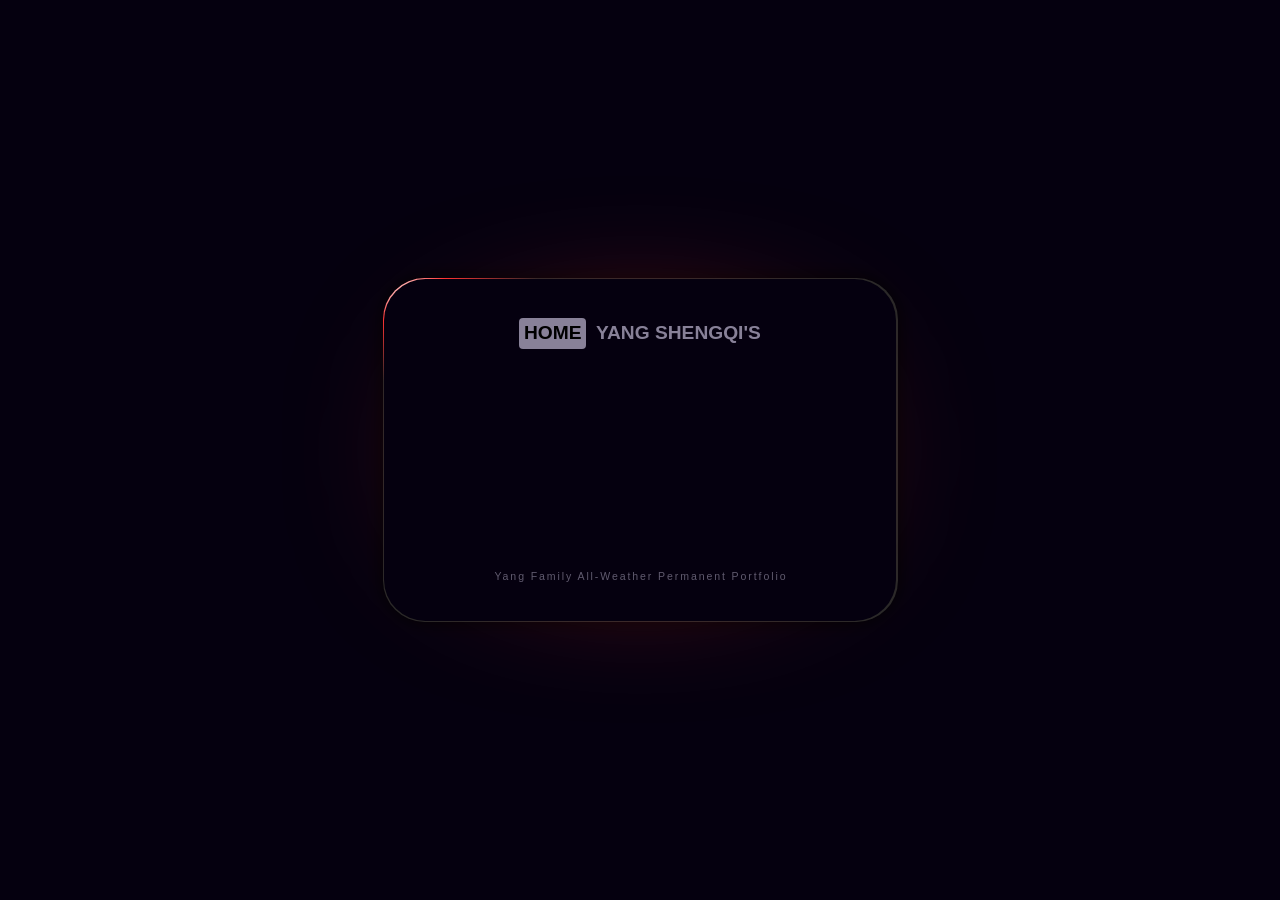
==== commit 131e48e3: "Update index.html" ====
--- a/index.html
+++ b/index.html
@@ -3,7 +3,7 @@
 
 <head>
   <meta charset="UTF-8">
-  <title>杨氏家族全天候永久投资组合</title>
+  <title>Yang Family All-Weather Permanent Portfolio</title>
   <style>
     @charset "UTF-8";
 
@@ -123,7 +123,9 @@
       width: 100%; height: 100%; border-radius: var(--card-radius);
     }
     body > div > div {
-      position: absolute; width: 100%; height: 100%;
+      position: absolute;
+      inset: 0;                    /* stretch to card edges */
+      width: auto; height: auto;   /* filled by inset; avoids fighting width:100% */
       background: var(--card-color);
       border-radius: calc(calc(var(--card-radius) * 0.9));
       display: flex; flex-direction: column; gap: 0.6em;
@@ -215,13 +217,13 @@
       font-size: 0.55em;
       font-weight: 400;
       font-stretch: normal;
-      letter-spacing: 1em;      /* 中文：一个字一格 */
-      padding-left: 1em;
+      letter-spacing: 0.18em;   /* Latin text: gentle tracking (was 1em for CJK) */
+      padding-left: 0.18em;
       text-transform: none;
       opacity: 0.7;
     }
 
-    /* ===== 卡片内部：字幕弹出模糊特效 ===== */
+    /* ===== Card interior: subtitle blur-in effect ===== */
     #datouwang {
       position: relative; display: grid; width: 100%;
       margin-top: 5.8em; text-align: center;
@@ -260,7 +262,7 @@
     #datouwang > div:nth-child(4) { animation-delay: 12s; }
     #datouwang > div:nth-child(5) { animation-delay: 16s; }
 
-    /* ===== 粒子消散特效 ===== */
+    /* ===== Particle dissolve effect ===== */
     #fx {
       position: fixed; inset: 0;
       width: 100vw; height: 100vh;
@@ -277,7 +279,7 @@
       100% { opacity: 0; transform: scale(1.06); }
     }
 
-    /* 1440px 及以上：卡片最大宽度限制为 560px */
+    /* 1440px and above: cap card width at 560px */
     @media (min-width: 1440px) {
       :root {
         --card-width: 560px;
@@ -296,28 +298,28 @@
     <span class="glow"></span>
 
     <a class="card-link"
-       href="practical-playbook.html"
-       aria-label="杨氏家族全天候永久投资组合"></a>
+       href="hk-account-dashboard.html"
+       aria-label="Yang Family All-Weather Permanent Portfolio"></a>
 
     <div>
       <div class="card-title"><span>HOME</span>Yang Shengqi's</div>
 
-      <!-- 变动文字 -->
+      <!-- Rotating text -->
       <div id="datouwang">
-        <div>本方案适用于<br><span>地球上任何一个国家、任何一个人。</span></div>
-        <div>核心逻辑<br><span>全球化、分散化、多币种化、去中心化的资产拓扑结构，是唯一分摊风险的策略。</span></div>
-        <div>单一法币 + 单一市场 + 单一配置<br><span>构成一个三元共振的脆弱系统。</span></div>
-        <div>损失不是三项相加，而是“三项相乘”。<br><span>当危机来临，汇率贬值、市场崩盘、资产缩值往往不是先后发生，而是同时爆发并相互强化。</span></div>
-        <div>本方案不是“中国解决方案”，也不是“香港解决方案”。<br><span>这是一个人类级别的“法币风险对冲协议”，它的本质就是要求不输。</span></div>
+        <div>This plan works for<br><span>any country, any person on Earth.</span></div>
+        <div>The Core Logic<br><span>A global, diversified, multi-currency, decentralized asset topology is the only strategy that spreads risk.</span></div>
+        <div>One fiat + one market + one allocation<br><span>forms a fragile three-way resonance system.</span></div>
+        <div>Losses aren't added up — they're multiplied.<br><span>In a crisis, currency devaluation, market collapse, and asset write-downs rarely come one at a time; they erupt together and reinforce each other.</span></div>
+        <div>This is not a "China solution," nor a "Hong Kong solution."<br><span>It is a human-level "fiat-risk hedge protocol," and its essence is simply: don't lose.</span></div>
       </div>
 
-      <!-- 横线 + 副标题 -->
+      <!-- Divider + subtitle -->
       <hr class="card-divider">
-      <p class="card-subtitle">杨氏家族全天候永久投资组合</p>
+      <p class="card-subtitle">Yang Family All-Weather Permanent Portfolio</p>
     </div>
   </div>
 
-  <!-- 粒子画布 -->
+  <!-- Particle canvas -->
   <canvas id="fx" aria-hidden="true"></canvas>
 
   <script>
@@ -421,4 +423,4 @@
   </script>
 
 </body>
-</html>+</html>
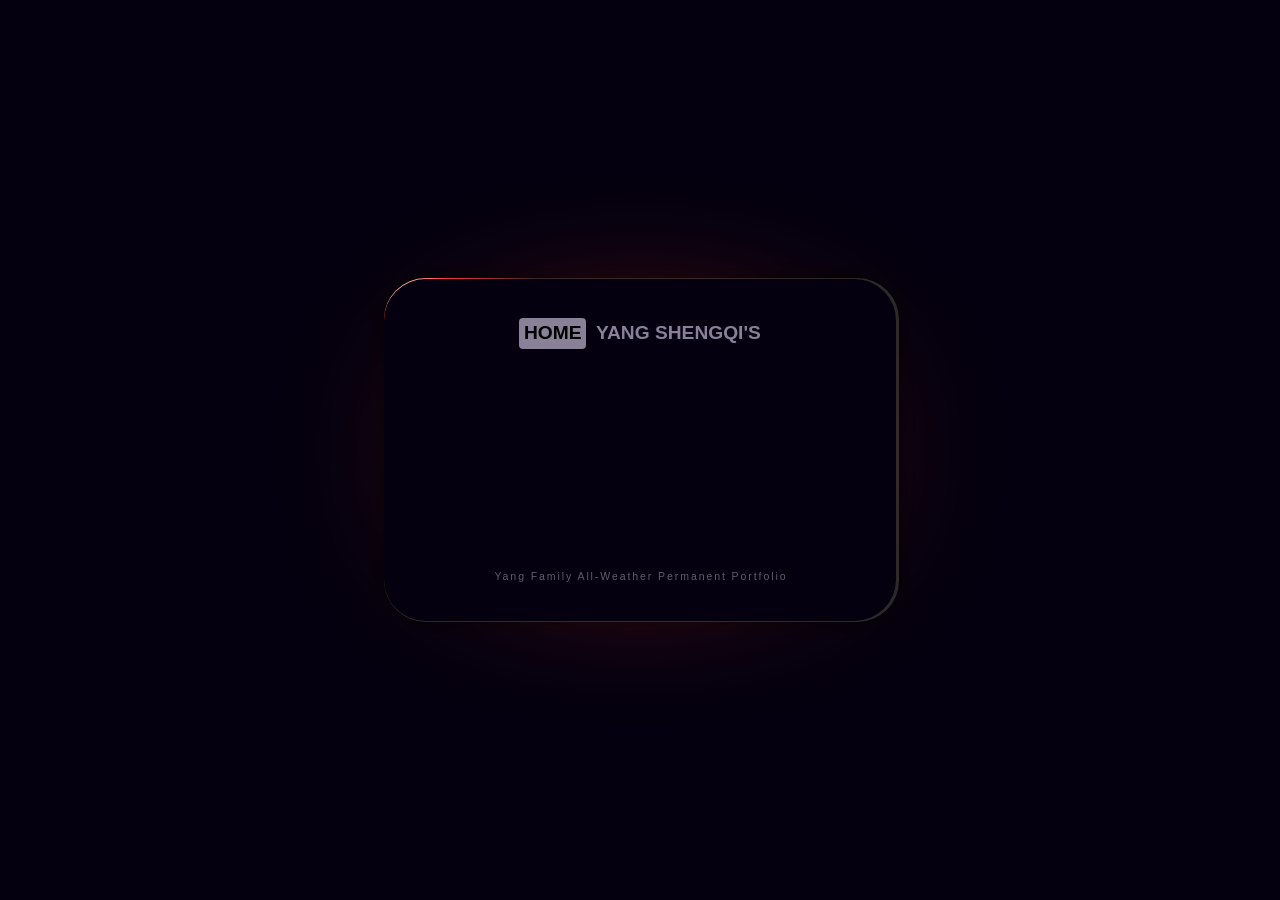
==== commit 607f28a1: "Update index.html" ====
--- a/index.html
+++ b/index.html
@@ -120,6 +120,7 @@
     }
     body > div:before, body > div:after {
       content: ""; display: block; position: absolute;
+      inset: 0;                         /* FIX: 显式定位，不再依赖静态位置 */
       width: 100%; height: 100%; border-radius: var(--card-radius);
     }
     body > div > div {
@@ -142,7 +143,10 @@
     }
     body > div > div:before {
       content: ""; display: block; position: absolute;
-      width: 100%; height: 100%;
+      inset: 0;                         /* FIX: 显式定位 */
+      margin: auto;                     /* FIX: 让 +3px 的层四边均匀溢出 */
+      width: calc(100% + var(--border-width));
+      height: calc(100% + var(--border-width));
       border-radius: calc(calc(var(--card-radius) * 0.9));
       box-shadow: 0 0 20px black; mix-blend-mode: color-burn; z-index: -1;
       background: #292929 radial-gradient(30% 30% at calc(var(--bg-x) * 1%) calc(var(--bg-y) * 1%),
@@ -150,14 +154,14 @@
         hsl(calc(calc(var(--hue) * var(--hue-speed)) * 1deg), 100%, 80%) calc(20% * var(--bg-size)),
         hsl(calc(calc(var(--hue) * var(--hue-speed)) * 1deg), 100%, 60%) calc(40% * var(--bg-size)),
         transparent 100%);
-      width: calc(100% + var(--border-width));
-      height: calc(100% + var(--border-width));
       animation: hue-animation var(--animation-speed) linear infinite,
                  rotate-bg var(--animation-speed) linear infinite;
       transition: --bg-size var(--interaction-speed) ease;
     }
     body > div .glow {
       --glow-translate-y: 0; display: block; position: absolute;
+      inset: 0;                         /* FIX: 显式定位 */
+      margin: auto;                     /* FIX: 配合固定宽高居中 */
       width: calc(var(--card-width) / 5); height: calc(var(--card-width) / 5);
       animation: rotate var(--animation-speed) linear infinite;
       transform: rotateZ(calc(var(--rotate) * var(--glow-rotate-unit)));
